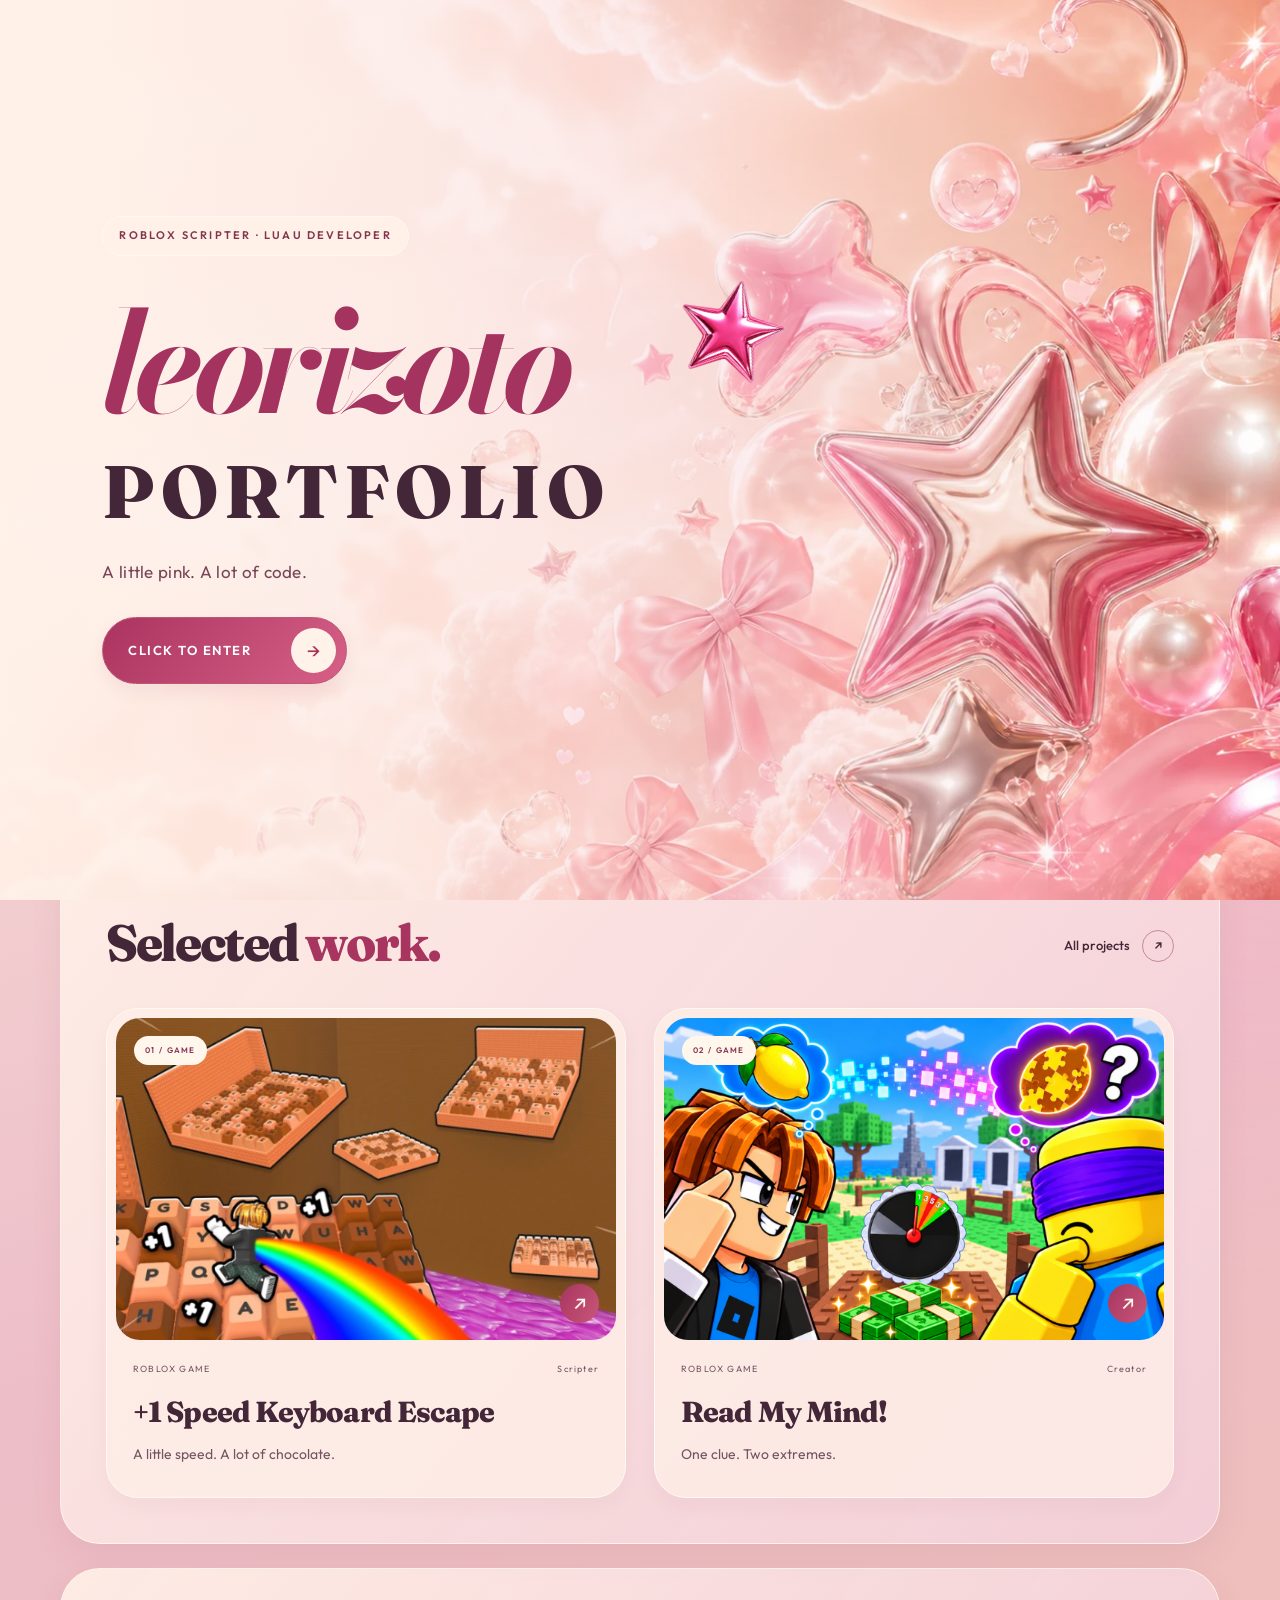
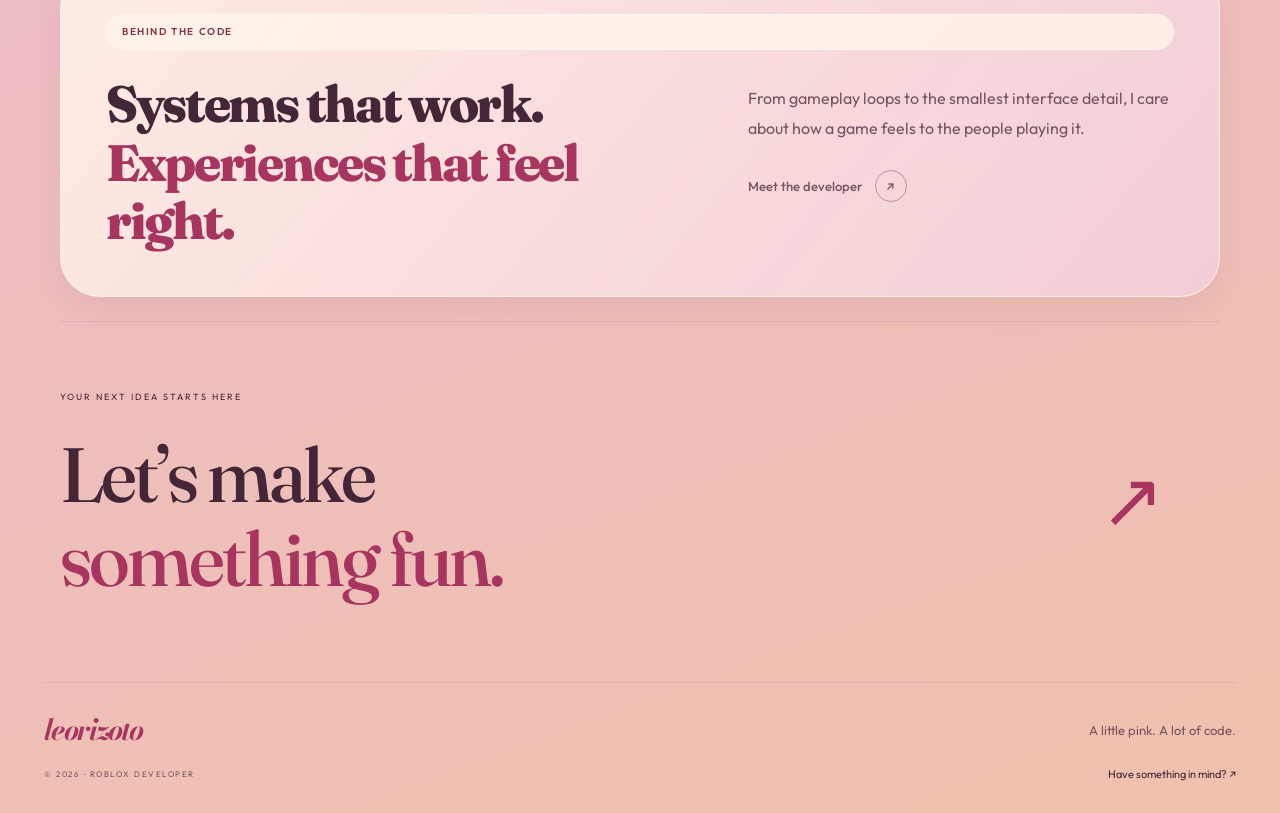
==== index.html @ 052fc536 "Restore original opening animation and expressive pink visual identity" ====
<!doctype html><html lang="en"><head><meta charset="utf-8"><meta name="viewport" content="width=device-width,initial-scale=1"><title>Roblox developer — leorizoto</title><meta name="description" content="leorizoto — Roblox developer. Explore games, Luau scripting, gameplay systems and interfaces."><meta name="theme-color" content="#f8eee6"><link rel="icon" href="favicon.jpg"><link rel="preconnect" href="https://fonts.googleapis.com"><link rel="preconnect" href="https://fonts.gstatic.com" crossorigin><link href="https://fonts.googleapis.com/css2?family=Bodoni+Moda:ital,wght@1,700&family=Fraunces:wght@500;600;700;800&family=Outfit:wght@400;500;600;700&display=swap" rel="stylesheet"><link rel="stylesheet" href="styles.css?v=pages-1"><script src="script.js?v=heritage-1" defer></script><script src="analytics.js?v=pages-1" defer></script><link rel="stylesheet" href="heritage.css?v=1"></head><body><div class="enter-screen" id="enter-screen" role="dialog" aria-modal="true" aria-label="Welcome to leorizoto’s portfolio">
<div class="entrance-panel entrance-left" aria-hidden="true"></div>
<div class="entrance-panel entrance-right" aria-hidden="true"></div>
<div class="enter-cloud">
<img class="enter-sticker" src="star.webp" alt="" decoding="async" width="516" height="473"/>
<span class="entrance-kicker">ROBLOX SCRIPTER · LUAU DEVELOPER</span>
<strong class="entrance-signature">leorizoto</strong>
<span class="entrance-title">PORTFOLIO</span>
<p class="entrance-caption">A little pink. A lot of code.</p>
<button id="enter-button" type="button">
<b>CLICK TO ENTER</b>
<i>→</i>
</button>
</div>
</div>
<a class="skip-link" href="#main">Skip to content</a><header class="site-header"><nav aria-label="Main navigation"><a class="brand" href="index.html" aria-label="leorizoto home">leorizoto<span class="brand-star" aria-hidden="true">✳</span></a><div class="navlinks"><a href="index.html" aria-current="page">Home</a><a href="projects.html" >Projects</a><a href="about.html" >About</a></div><a class="contact-link" href="contact.html" >Let’s talk <span>↗</span></a></nav></header><main id="main"><section class="hero" id="top">
<div class="eyebrow">
<i>
</i> AVAILABLE FOR COMMISSION</div>
<h1>
<span>GAME</span>
<br/>SCRIPTER.</h1>
<p>I’m leorizoto, a Roblox scripter focused on <strong>Luau</strong>, gameplay systems and experiences players want to return to.</p>
<div class="actions">
<a class="primary" href="projects.html">Explore my work <b>↓</b>
</a>
<a class="play" href="about.html">
<i>▶</i> About me</a>
</div>
<div class="profile-cluster">
<img class="portrait-scene" src="dreamscape.webp" alt="" width="1717" height="916" decoding="async"/>
<span class="portrait-label">PLAYER / DEVELOPER</span>
<div class="profile-halo">
</div>
<img src="avatar.jpg" alt="leorizoto" decoding="async" width="736" height="736"/>
<span class="quality q1">CLEAN CODE</span>
<span class="quality q2">CREATIVE</span>
<span class="quality q3">TEAM PLAYER</span>
<span class="quality q4">LUAU</span>
</div>
</section><section class="selected wrap"><div class="section-heading"><div><p class="eyebrow">A FEW THINGS I’VE WORKED ON</p><h2>Selected <em>work.</em></h2></div><a class="text-link" href="projects.html">All projects <span>↗</span></a></div><div class="project-grid"><a class="project-card " href="keyboard-escape.html" data-project="keyboard-escape" data-category="Game"><div class="card-art"><img src="keyboard-escape.png" alt="Players racing across giant chocolate keyboards" width="768" height="432" loading="lazy" decoding="async"><span class="card-number">01 / GAME</span><span class="card-arrow" aria-hidden="true">↗</span></div><div class="card-copy"><div class="card-meta"><span>ROBLOX GAME</span><span>Scripter</span></div><h3>+1 Speed Keyboard Escape</h3><p>A little speed. A lot of chocolate.</p></div></a><a class="project-card " href="read-my-mind.html" data-project="read-my-mind" data-category="Game"><div class="card-art"><img src="read-my-mind.png" alt="Two Roblox characters trying to read each other’s minds" width="768" height="432" loading="lazy" decoding="async"><span class="card-number">02 / GAME</span><span class="card-arrow" aria-hidden="true">↗</span></div><div class="card-copy"><div class="card-meta"><span>ROBLOX GAME</span><span>Creator</span></div><h3>Read My Mind!</h3><p>One clue. Two extremes.</p></div></a></div></section><section class="home-about wrap"><p class="eyebrow">BEHIND THE CODE</p><h2>Systems that work.<br><em>Experiences that feel right.</em></h2><div><p>From gameplay loops to the smallest interface detail, I care about how a game feels to the people playing it.</p><a class="text-link" href="about.html">Meet the developer <span>↗</span></a></div></section><section class="end-note wrap"><span>YOUR NEXT IDEA STARTS HERE</span><a href="contact.html">Let’s make<br><em>something fun.</em> <b>↗</b></a></section></main><footer><a class="brand" href="index.html">leorizoto</a><p>A little pink. A lot of code.</p><span>© 2026 · ROBLOX DEVELOPER</span><a href="contact.html">Have something in mind? ↗</a></footer><p class="copy-status" id="copy-status" role="status" aria-live="polite" hidden></p></body></html>
---- styles.css ----
:root{--paper:#f8eee6;--ink:#402537;--rose:#ab466b;--muted:#876d76;--line:#dfc9c9;--pink:#edb9ca;--serif:Fraunces,Georgia,serif;--sans:Outfit,sans-serif}*{box-sizing:border-box}html{scroll-behavior:smooth;scroll-padding-top:110px}body{margin:0;background:var(--paper);color:var(--ink);font-family:var(--sans);-webkit-font-smoothing:antialiased}a{color:inherit;text-decoration:none}button{font:inherit;color:inherit}img{display:block;max-width:100%;height:auto}button,a{-webkit-tap-highlight-color:transparent}button{cursor:pointer}[hidden]{display:none!important}::selection{background:#edb9ca;color:var(--ink)}:focus-visible{outline:2px solid var(--rose);outline-offset:5px}h1,h2,h3,p{margin:0}h1,h2,h3{font-family:var(--serif);font-weight:500}em{color:var(--rose);font-style:italic}h1{font-size:clamp(58px,6.8vw,100px);line-height:1.05;letter-spacing:-5px}h2{font-size:clamp(34px,4vw,58px);line-height:1.15;letter-spacing:-2px}.wrap{width:min(1160px,calc(100% - 88px));margin-inline:auto}.eyebrow{font-size:10px;font-weight:600;letter-spacing:1.9px;line-height:1.6}.status-dot{display:inline-block;width:6px;height:6px;border-radius:50%;background:#748a66;margin-right:8px;vertical-align:middle}.intro{font-size:18px;line-height:1.8;color:var(--muted);max-width:480px}.site-header{position:sticky;top:0;z-index:40;background:#f8eee6f5;border-bottom:1px solid var(--line)}nav{width:min(1280px,calc(100% - 88px));margin:auto;display:flex;align-items:center;justify-content:space-between;height:94px;gap:24px}.brand{font:italic 700 34px/1 'Bodoni Moda',serif;color:var(--rose);letter-spacing:-1.7px;white-space:nowrap}.brand-star{font:25px var(--sans);margin-left:8px;display:inline-block;vertical-align:middle}.navlinks{display:flex;gap:32px;font-size:13px}.navlinks a{position:relative;padding:15px 0}.navlinks a[aria-current]:after{content:'';height:4px;width:4px;border-radius:50%;background:var(--rose);position:absolute;bottom:4px;left:50%}.contact-link{font-size:12px;border:1px solid #c4a7b0;padding:12px 19px;border-radius:50px}.contact-link span{margin-left:24px}.contact-link:hover,.contact-link[aria-current]{background:var(--ink);color:var(--paper);border-color:var(--ink)}.skip-link{position:fixed;left:15px;top:-100px;z-index:100;background:var(--paper);padding:15px}.skip-link:focus{top:10px}.button{display:inline-flex;align-items:center;justify-content:space-between;gap:35px;padding:17px 24px;border:1px solid var(--rose);background:var(--rose);color:#fff7ef;border-radius:40px;font-size:13px;font-weight:500;transition:background .2s,transform .2s}.button:hover{background:#84344f;transform:translateY(-2px)}.button span{font-size:19px}.text-link{font-size:13px;display:inline-flex;align-items:center;gap:24px;border-bottom:1px solid var(--line);padding:11px 0}.text-link:hover{color:var(--rose);border-color:var(--rose)}.actions{display:flex;align-items:center;gap:28px;margin-top:34px}.home-hero{min-height:700px;display:grid;grid-template-columns:1.15fr 1fr;gap:60px;align-items:center;padding-block:70px 85px}.hero-copy h1{margin:25px 0 28px;font-size:clamp(58px,6.4vw,93px);letter-spacing:-4.5px}.hero-note{display:flex;gap:22px;font-size:8px;letter-spacing:1.5px;color:var(--muted);margin-top:55px}.hero-visual{position:relative;padding:10px 24px 25px}.portrait-window{position:relative;border-radius:230px 230px 35px 35px;overflow:hidden;aspect-ratio:0.85;background:#efc6d3;border:7px solid #f3d9d8}.scene{width:100%;height:100%;object-fit:cover;object-position:65% center}.avatar{position:absolute;width:47%;aspect-ratio:1;border-radius:50%;border:6px solid var(--paper);left:27%;top:35%;object-fit:cover}.portrait-caption{position:absolute;bottom:20px;text-align:center;left:0;width:100%;font-size:7px;letter-spacing:1.5px}.hero-star{position:absolute;width:108px;right:-5px;top:-12px;transform:rotate(10deg);filter:drop-shadow(0 5px 12px #8e42631c)}.note{position:absolute;background:#fff7ee;padding:12px 18px;box-shadow:0 4px 15px #7137500c;font:italic 500 16px var(--serif);color:var(--rose)}.note-top{left:-12px;top:23%;transform:rotate(-8deg)}.note-bottom{right:-5px;bottom:11%;transform:rotate(5deg)}.selected{padding-block:40px 85px;border-top:1px solid var(--line)}.section-heading{display:flex;justify-content:space-between;align-items:end;gap:30px;margin-bottom:35px}.section-heading .eyebrow{margin-bottom:15px}.section-heading>p{font-size:14px;color:var(--muted);line-height:1.7}.project-grid{display:grid;grid-template-columns:1fr 1fr;gap:50px 28px}.project-card{display:block;min-width:0}.card-art{aspect-ratio:1.55;position:relative;overflow:hidden;border-radius:16px;background:#edc4d0}.card-art>img{height:100%;width:100%;object-fit:cover;transition:transform .4s}.project-card:hover .card-art>img{transform:scale(1.035)}.card-number{position:absolute;top:18px;left:18px;background:#fff6ec;padding:8px 11px;border-radius:30px;font-size:8px;letter-spacing:1.3px}.card-arrow{position:absolute;bottom:17px;right:17px;display:grid;place-items:center;width:39px;height:39px;border-radius:50%;background:var(--paper);font-size:21px;transition:background .2s,color .2s}.project-card:hover .card-arrow{background:var(--rose);color:white}.card-copy{padding:20px 2px 0}.card-meta{display:flex;justify-content:space-between;font-size:9px;letter-spacing:1.2px;color:var(--muted)}.card-copy h3{font-size:29px;letter-spacing:-.9px;margin:12px 0 8px}.card-copy p{font-size:14px;color:var(--muted)}.showcase-card .card-art{background:radial-gradient(ellipse at 50% 35%,#fff0e5,transparent 65%),#eac1cf}.showcase-card .card-art>img{width:45%;height:65%;object-fit:contain;position:absolute;inset:18% 27.5%}.home-about{border-top:1px solid var(--line);padding-block:70px;display:grid;grid-template-columns:1.4fr 1fr;gap:25px 80px}.home-about>.eyebrow{grid-column:1/-1}.home-about>div{font-size:16px;color:var(--muted);line-height:1.9;padding-top:8px}.home-about .text-link{margin-top:16px}.end-note{padding:60px 0 80px;border-top:1px solid var(--line)}.end-note>span{font-size:9px;letter-spacing:2px}.end-note>a{display:block;margin-top:25px;font:500 clamp(45px,6vw,82px)/1.1 var(--serif);letter-spacing:-3px;position:relative}.end-note b{position:absolute;right:5%;top:15%;font-weight:400;color:var(--rose)}footer{border-top:1px solid var(--line);width:min(1280px,calc(100% - 88px));margin:0 auto;display:grid;grid-template-columns:1fr 1fr;gap:18px;align-items:center;padding:35px 0}footer .brand{font-size:29px}footer p{font-size:13px;text-align:right;color:var(--muted)}footer>span{font-size:8px;letter-spacing:1.5px;color:var(--muted)}footer>a:last-child{text-align:right;font-size:11px}.page-heading{padding-block:65px 45px}.page-heading h1{margin:20px 0 25px;max-width:800px}.page-heading>p:last-child{font-size:17px;color:var(--muted);line-height:1.7;max-width:430px}.collection-toolbar{display:flex;justify-content:space-between;align-items:center;gap:20px;margin:12px 0 35px;padding-block:16px;border-top:1px solid var(--line);border-bottom:1px solid var(--line)}.collection-toolbar>p{font-size:11px;color:var(--muted)}.filters{display:flex;gap:8px;flex-wrap:wrap}.filters button{border:0;background:transparent;padding:11px 17px;border-radius:25px;font-size:12px}.filters button[aria-pressed=true]{background:var(--ink);color:var(--paper)}.filters span{font-size:9px;margin-left:15px;opacity:.65}.collection{padding-bottom:70px}.small-cta{padding:45px 0 65px;border-top:1px solid var(--line);display:flex;justify-content:space-between;gap:25px;align-items:center}.small-cta h2{font-size:35px}.project-heading{padding-top:40px}.back-link{font-size:11px;color:var(--muted)}.project-title{display:flex;justify-content:space-between;align-items:end;gap:35px;padding:40px 0 35px}.project-title h1{font-size:clamp(40px,5.3vw,76px);letter-spacing:-3px;max-width:780px;margin-top:18px}.project-title .button{flex-shrink:0}.project-cover{background:#ebc7ce;border-radius:18px;overflow:hidden}.project-cover>img{width:100%;height:auto;max-height:650px;object-fit:contain}.project-cover.illustrated{height:400px;position:relative;display:grid;place-items:center;background:radial-gradient(ellipse,#fff0e6,#edc1d0)}.project-cover.illustrated img{height:70%;width:60%;object-fit:contain}.project-cover.illustrated span{position:absolute;bottom:25px;font-size:9px;letter-spacing:3px;color:var(--rose)}.project-story{display:grid;grid-template-columns:1fr 1fr;gap:70px;padding-block:60px}.project-story h2{font-size:40px;margin-top:18px;max-width:400px}.project-story>div>p{color:var(--muted);line-height:1.9;font-size:17px}.tags{display:flex;flex-wrap:wrap;gap:8px;margin-top:25px}.tags span{font-size:10px;padding:8px 12px;border:1px solid var(--line);border-radius:20px;color:var(--rose)}.project-facts{display:flex;gap:65px;margin:35px 0 0}.project-facts dt{font-size:8px;letter-spacing:1.5px;color:var(--muted)}.project-facts dd{margin:8px 0 0;font-size:16px}.reach{padding-block:45px;border-top:1px solid var(--line)}.reach h2{margin-top:18px}.game-stats{display:grid;grid-template-columns:repeat(4,1fr);margin:35px 0 20px;gap:20px}.game-stats dd{font:500 clamp(28px,3.5vw,46px) var(--serif);letter-spacing:-1.5px;margin:0}.game-stats dt{font-size:8px;letter-spacing:1.2px;margin-top:9px;color:var(--muted)}.ccu-stat dd{color:var(--rose)}.stats-updated,.stats-sources{font-size:11px;line-height:1.8;color:var(--muted)}.stats-sources{margin-top:12px}.stats-sources summary{cursor:pointer}.stats-sources p{margin-top:12px}.stats-sources a{text-decoration:underline}.stats-stale .ccu-stat dd{color:var(--muted)}.next-project{border-top:1px solid var(--line);padding:40px 0 65px}.next-project>a{display:flex;justify-content:space-between;gap:20px;font:500 clamp(30px,4vw,50px) var(--serif);letter-spacing:-1px;margin-top:20px}.next-project span{color:var(--rose)}.about-intro{padding-block:65px;display:grid;grid-template-columns:1.4fr 1fr;align-items:center;gap:80px}.about-intro h1{margin:25px 0}.about-avatar{max-width:330px;transform:rotate(4deg);background:#e9b6c9;padding:16px 16px 50px;border-radius:5px;position:relative}.about-avatar>img{aspect-ratio:1;object-fit:cover}.about-avatar>span{position:absolute;bottom:20px;left:0;width:100%;text-align:center;font-size:8px;letter-spacing:1.7px}.about-story{border-top:1px solid var(--line);display:grid;grid-template-columns:.65fr 1.35fr;padding-block:60px;gap:70px}.about-story h2{margin-bottom:28px;font-size:43px}.about-story p:not(.eyebrow){font-size:16px;color:var(--muted);line-height:1.9;margin-top:15px;max-width:640px}.expertise{padding-block:35px 70px}.expertise-list article{border-top:1px solid var(--line);padding:28px 0;display:grid;grid-template-columns:45px 1fr 1.2fr 20px;gap:22px;align-items:center}.expertise-list article:last-child{border-bottom:1px solid var(--line)}.expertise-list article>span{font-size:10px;color:var(--rose)}.expertise-list h3{font-size:28px;letter-spacing:-.5px}.expertise-list p{font-size:14px;line-height:1.7;color:var(--muted)}.expertise-list b{font-weight:400;color:var(--rose)}.contact-page{padding-block:80px;min-height:calc(100vh - 250px);display:grid;grid-template-columns:1.2fr 1fr;gap:80px;align-items:center}.contact-page h1{font-size:clamp(48px,5.8vw,84px);letter-spacing:-3px;margin:25px 0}.contact-heart{width:130px;height:115px;object-fit:contain;margin:30px 0 0 40px;transform:rotate(-10deg)}.contact-panel{padding:40px 32px;background:#f0d8da;border-radius:20px}.contact-options{display:grid;gap:12px;margin-top:25px}.contact-card{position:relative;text-align:left;width:100%;padding:24px;border:1px solid #dfbdc9;background:#fff6ee;border-radius:12px;transition:background .2s}.contact-card:hover{background:#fffaf5}.contact-label{display:block;font-size:8px;letter-spacing:2px;color:var(--rose);margin-bottom:10px}.contact-value{display:block;font-size:clamp(16px,2vw,22px);font-weight:500;letter-spacing:-.4px}.contact-hint{display:block;font-size:10px;margin-top:15px;color:var(--muted)}.contact-card svg{position:absolute;right:23px;bottom:20px;color:var(--rose);width:18px;height:18px}.contact-note{margin-top:24px;font-size:12px;line-height:1.8;color:var(--muted)}.copy-status{position:fixed;bottom:22px;left:50%;transform:translateX(-50%);padding:14px 22px;border-radius:30px;background:var(--ink);color:var(--paper);font-size:12px;z-index:60;width:max-content;max-width:90%;box-shadow:0 5px 20px #40253718}.private-admin{position:fixed;bottom:16px;left:16px;z-index:100;display:flex;align-items:center;padding:5px;border:1px solid var(--line);border-radius:40px;background:var(--paper);box-shadow:0 3px 15px #4025370f}.private-admin a{font-size:10px;letter-spacing:1px;padding:9px 12px}.private-admin button{border:0;background:#efd8de;border-radius:50%;width:30px;height:30px;font-size:20px;color:var(--rose)}
@media(min-width:1500px){.home-hero{min-height:760px}}@media(max-width:1000px){.home-hero{gap:25px;min-height:620px}.hero-copy h1{font-size:64px;letter-spacing:-3px}.hero-visual{padding-inline:15px}.intro{font-size:16px}.note{font-size:13px}.hero-star{width:85px}.hero-note{gap:12px;font-size:7px}.contact-page{gap:35px}.project-title{align-items:start;flex-direction:column}.about-intro{gap:40px}.expertise-list article{grid-template-columns:25px 1fr 1fr 15px;gap:15px}.expertise-list h3{font-size:24px}}
@media(max-width:700px){.wrap{width:calc(100% - 40px)}nav{width:calc(100% - 40px);height:78px;gap:12px;flex-wrap:wrap;position:relative;padding-bottom:28px}.brand{font-size:28px}.brand-star{font-size:18px}.contact-link{padding:8px 13px;font-size:10px}.contact-link span{margin-left:14px}.navlinks{position:absolute;bottom:0;left:0;right:0;justify-content:center;gap:30px;font-size:10px}.navlinks a{padding:8px 0}.navlinks a[aria-current]:after{bottom:2px;width:3px;height:3px}.home-hero{grid-template-columns:1fr;padding-block:40px 45px;gap:25px}.hero-copy h1{font-size:clamp(48px,12vw,72px);letter-spacing:-3px;margin-block:20px}.eyebrow{font-size:8px;letter-spacing:1.3px}.intro{font-size:16px;line-height:1.7}.actions{gap:20px;margin-top:26px}.button{font-size:11px;padding:14px 19px;gap:25px}.text-link{font-size:11px;gap:12px}.hero-note{margin-top:30px;font-size:7px;gap:20px}.hero-visual{max-width:330px;width:85%;margin:5px auto 0;padding-bottom:15px}.portrait-window{aspect-ratio:1}.hero-star{width:78px;right:-10px;top:-3px}.note-top{left:-20px}.note-bottom{right:-18px}.portrait-caption{font-size:6px;bottom:15px}.selected{padding-block:30px 45px}.section-heading{gap:15px;margin-bottom:25px}.section-heading h2{font-size:35px}.project-grid{grid-template-columns:1fr;gap:32px}.card-art{aspect-ratio:1.5}.card-copy h3{font-size:26px}.card-copy{padding-top:16px}.card-meta{font-size:8px}.card-copy p{font-size:12px}.home-about{grid-template-columns:1fr;gap:20px;padding-block:38px}.home-about h2{font-size:33px;letter-spacing:-1.3px}.home-about>div{font-size:15px}.end-note{padding-block:35px 45px}.end-note>span{font-size:7px}.end-note>a{font-size:45px;letter-spacing:-2px}.end-note b{right:0}footer{width:calc(100% - 40px);padding-block:28px;gap:18px 10px}footer p{font-size:10px}footer>span{font-size:6px;letter-spacing:.8px}footer>a:last-child{font-size:9px}footer .brand{font-size:25px}.page-heading{padding-block:40px 25px}.page-heading h1{font-size:60px;letter-spacing:-3px}.page-heading>p:last-child{font-size:15px}.collection-toolbar{gap:7px;margin-bottom:25px}.filters{gap:0}.filters button{font-size:10px;padding:9px 10px}.filters span{font-size:8px;margin-left:7px}.collection-toolbar>p{font-size:9px;white-space:nowrap}.collection{padding-bottom:45px}.small-cta{padding-block:30px 40px;align-items:start}.small-cta h2{font-size:27px;max-width:200px}.small-cta .button{flex-shrink:0;padding:12px 15px;gap:18px}.project-heading{padding-top:25px}.project-title{padding-block:25px;gap:20px}.project-title h1{font-size:45px;letter-spacing:-2px}.project-cover{border-radius:12px}.project-cover.illustrated{height:260px}.project-story{grid-template-columns:1fr;padding-block:32px;gap:22px}.project-story h2{font-size:32px;margin-top:12px}.project-story>div>p{font-size:15px}.project-facts{margin-top:25px}.reach{padding-block:30px}.reach h2{font-size:35px}.game-stats{grid-template-columns:1fr 1fr;gap:25px}.game-stats dd{font-size:36px}.game-stats dt{font-size:7px}.stats-sources,.stats-updated{font-size:10px}.next-project{padding-block:30px 40px}.next-project>a{font-size:29px}.about-intro{padding-block:40px;grid-template-columns:1fr;gap:30px}.about-intro h1{font-size:64px;letter-spacing:-3px}.about-avatar{width:230px;margin:0 auto;padding-bottom:40px}.about-avatar>span{font-size:6px;bottom:16px}.about-story{grid-template-columns:1fr;gap:20px;padding-block:35px}.about-story h2{font-size:34px}.about-story p:not(.eyebrow){font-size:15px}.expertise{padding-block:20px 40px}.expertise-list article{grid-template-columns:25px 1fr 15px;gap:12px;padding-block:22px}.expertise-list h3{font-size:25px}.expertise-list p{grid-column:2;grid-row:2;font-size:13px}.expertise-list b{grid-column:3;grid-row:1}.contact-page{padding-block:40px;grid-template-columns:1fr;gap:25px;min-height:0}.contact-page h1{font-size:clamp(44px,12vw,62px);letter-spacing:-2.5px}.contact-heart{display:none}.contact-panel{padding:28px 20px}.contact-card{padding:22px}.contact-value{font-size:20px}.contact-note{font-size:11px}}
@media(prefers-reduced-motion:reduce){html{scroll-behavior:auto}*,*:before,*:after{transition:none!important;animation:none!important}}
---- heritage.css ----
:root{--ink:#432637;--muted:#745463;--rose:#a73560;--line:#fff4eb;--radius:32px;--shadow:0 12px 32px #7e324e14;color-scheme:light;font-family:Outfit,Arial,sans-serif;color:var(--ink);background:#f5d8d2}
body{margin:0;background:radial-gradient(ellipse at 100% 4%,#f4b3c4,transparent 36%),linear-gradient(160deg,#fae8dc,#edbdc8 50%,#f0c1ac);font-size:16px;line-height:1.6}
nav{position:sticky;top:16px;z-index:20;display:flex;align-items:center;justify-content:space-between;gap:24px;width:min(1160px,calc(100% - 48px));min-height:76px;margin:20px auto 0;padding:12px 16px 12px 28px;border:1px solid var(--line);border-radius:100px;background:#fbe9e2;box-shadow:var(--shadow)}
.brand{font:700 italic 34px/1.2 'Bodoni Moda',Georgia,serif;letter-spacing:-1.7px;color:var(--rose)}
.navlinks{display:flex;gap:6px;font-weight:500;font-size:14px}
.navlinks a{padding:10px 16px;border-radius:100px;transition:background .18s,color .18s}
.navlinks a:hover{background:#efd0d9;color:var(--rose)}
.hero{position:relative;isolation:isolate;width:min(1340px,100%);margin:auto;min-height:680px;padding:104px max(6vw,28px) 100px;overflow:hidden}
.hero-art{position:absolute;z-index:-1;right:-12%;top:0;width:77%;height:100%;object-fit:cover;opacity:.35;mask-image:linear-gradient(90deg,transparent,#000 45%)}
.hero h1{font-size:clamp(66px,7.2vw,104px);font-weight:800;line-height:.99;margin:26px 0 24px}
.hero h1 span{color:var(--rose)}
.hero>p{max-width:460px;font-size:18px;color:var(--muted);line-height:1.75}
.hero strong{color:var(--ink)}
.actions{display:flex;gap:24px;align-items:center;margin-top:30px;flex-wrap:wrap}
.play{display:inline-flex;align-items:center;gap:10px;font-size:14px;font-weight:500}
.play i{display:grid;place-items:center;width:38px;height:38px;border:1px solid #c58b9f;border-radius:50%;font:normal 10px Arial}
.profile-cluster{position:absolute;right:6%;top:190px;width:360px;height:310px;display:grid;place-items:center}
.profile-halo{position:absolute;inset:30px 20px;background:linear-gradient(145deg,#fff2e9ab,#e59db4a8);border:1px solid #fff4eacb;border-radius:48% 52% 46% 54%;transform:rotate(-9deg)}
.profile-cluster>img{position:relative;width:180px;height:180px;border:6px solid #fff3e9;border-radius:50%;object-fit:cover;box-shadow:0 14px 32px #983e5b24;transform:rotate(3deg)}
.quality{position:absolute;z-index:1;background:#fff1e9;border:1px solid #fff9f0;border-radius:18px;padding:10px 14px;font-size:11px;letter-spacing:.7px;font-weight:600;color:#8e3e59;box-shadow:0 8px 18px #9634540d}
.q1{top:30px;left:0;transform:rotate(-5deg)}
.q2{right:-3px;top:62px;transform:rotate(4deg)}
.q3{bottom:34px;left:0;transform:rotate(3deg)}
.q4{right:24px;bottom:15px;transform:rotate(-5deg);background:#b3446a;color:white;border-color:#d788a0}
.entrance-active{overflow:hidden}
.enter-screen{position:fixed;inset:0;z-index:100;isolation:isolate;display:grid;align-items:center;background:#f6d9d1;overflow:auto;padding:44px 8vw;transition:opacity .35s ease}
.enter-screen[hidden]{display:none}
.enter-screen.leaving{opacity:0;pointer-events:none}
.enter-art{position:absolute;inset:0;z-index:-2;width:100%;height:100%;object-fit:cover;object-position:65% center}
.enter-screen:before{content:'';position:absolute;inset:0;z-index:-1;background:linear-gradient(90deg,#f9e7dcd9,transparent 85%);pointer-events:none}
.enter-cloud{position:relative;max-width:580px;padding:52px 48px;border:1px solid #fff8ef;border-radius:48px;background:#fff0e7ef;box-shadow:0 18px 48px #83374f18;transform:rotate(-1deg)}
.enter-cloud>span{font-size:11px;font-weight:600;color:#95405e;letter-spacing:2.4px}
.enter-cloud>strong{display:block;font:800 clamp(50px,6vw,82px)/1.08 Fraunces,Georgia,serif;letter-spacing:-.035em;margin:30px 0}
.enter-cloud em{color:#b33868;font-style:normal}
.enter-sticker{position:absolute;right:-32px;top:-40px;width:104px;height:104px;object-fit:contain;transform:rotate(12deg)}
#enter-button{display:inline-flex;align-items:center;gap:25px;padding:9px 9px 9px 23px;border:1px solid #c74a77;border-radius:100px;background:linear-gradient(130deg,#aa345f,#d66086);color:white;font-size:13px;letter-spacing:.6px;transition:transform .2s}
#enter-button:hover{transform:translateY(-3px)}
#enter-button i{display:grid;place-items:center;width:40px;height:40px;background:#fff2e8;border-radius:50%;color:#a8335b;font-style:normal;font-size:20px}
.enter-sparkles{display:none}
@media(min-width:1500px){.hero{padding-inline:80px}
.hero-art{right:-5%}
.profile-cluster{right:100px}
}
@media(max-width:1020px){.hero{padding-top:80px;min-height:630px}
.hero h1{font-size:76px}
.hero>p{max-width:400px}
.profile-cluster{right:2%;width:280px;top:210px}
.profile-cluster>img{width:145px;height:145px}
.quality{font-size:9px;padding:8px 11px}
.navlinks a{padding-inline:10px}
}
@media(max-width:760px){nav{width:calc(100% - 24px);top:10px;display:grid;grid-template-columns:1fr auto;gap:10px;padding:13px 16px;border-radius:26px;margin-top:12px}
.brand{font-size:30px}
.navlinks{grid-column:1/-1;grid-row:2;display:flex;justify-content:center;gap:12px;border-top:1px solid #ebcad5;padding-top:7px}
.navlinks a{padding:5px 15px;font-size:13px}
.hero{padding:56px 28px 40px;min-height:0}
.hero h1{font-size:clamp(54px,11vw,80px)}
.hero>p{max-width:500px;font-size:17px}
.hero-art{width:100%;right:-35%;height:70%;opacity:.25}
.profile-cluster{position:relative;top:auto;right:auto;width:310px;max-width:100%;height:260px;margin:30px auto 0}
.profile-cluster>img{width:156px;height:156px}
.quality{font-size:10px}
.profile-halo{inset:15px}
.enter-screen{padding:34px 24px;place-items:center}
.enter-cloud{max-width:520px;width:100%;padding:40px 28px;border-radius:34px}
.enter-cloud>strong{font-size:clamp(42px,9.4vw,64px);margin-block:26px}
.enter-cloud>span{font-size:10px;letter-spacing:1.5px}
.enter-sticker{width:80px;height:80px;right:-18px;top:-40px}
.enter-art{object-position:68% center}
.enter-screen:before{background:#f7dfd759}
}
.hero{min-height:690px;padding-top:100px;padding-bottom:90px}
.hero h1{font-size:clamp(64px,7.6vw,108px);letter-spacing:-.065em;line-height:1.03}
.profile-cluster{top:118px;right:7%;width:360px;height:425px;border:1px solid #fff8f0;border-radius:190px 190px 110px 110px;background:#f5d5da;box-shadow:0 12px 24px #8b3b5312;transform:rotate(4deg);isolation:isolate}
.profile-cluster:after{content:'';position:absolute;inset:12px;border:1px solid #fff9f0a6;border-radius:inherit;pointer-events:none;z-index:0}
.profile-cluster>.portrait-scene{position:absolute;inset:0;width:100%;height:100%;object-fit:cover;object-position:80% center;opacity:.78;border:0;border-radius:inherit;transform:none;box-shadow:none;z-index:-1}
.profile-cluster>img:not(.portrait-scene){width:178px;height:178px;transform:rotate(-8deg);box-shadow:0 12px 24px #8f355525}
.profile-halo{display:none}
.portrait-label{position:absolute;bottom:32px;font-size:10px;letter-spacing:2px;font-weight:600;color:#8b3e59}
.quality{border-radius:12px;background:#fff2eb;padding:11px 15px;font-size:10px;letter-spacing:1px}
.q1{top:85px;left:-24px}
.q2{right:-30px;top:135px}
.q3{left:-30px;bottom:90px}
.q4{right:4px;bottom:68px;background:#af3b65}
.navlinks{font-size:13px}
.navlinks a{padding-inline:13px}
.enter-screen{padding:50px 8vw;background:transparent;transition:none;overflow:hidden}
.enter-screen:before{display:none}
.entrance-panel{position:absolute;top:0;bottom:0;width:50.05%;z-index:-1;background-color:#f3d8d1;background-image:linear-gradient(90deg,#fff1e8e6,#f9dce078 52%,#ebadc600),url('dreamscape.webp');background-size:200% 100%,auto 100%;background-repeat:no-repeat;transition:transform 1s cubic-bezier(.76,0,.24,1)}
.entrance-left{left:0;background-position:left center,right center}
.entrance-right{right:0;background-position:right center,right center}
.enter-cloud{width:min(720px,100%);max-width:none;min-height:0;padding:0;border:0;border-radius:0;background:transparent;box-shadow:none;transform:none;transition:transform .55s ease,opacity .4s ease}
.enter-cloud>.entrance-kicker{display:inline-flex;font:600 11px/1.6 Outfit,sans-serif;letter-spacing:2.2px;color:#81354f;background:#fff3e9d9;border:1px solid #fff8f2;border-radius:100px;padding:10px 16px}
.enter-cloud>.entrance-signature{font:700 italic clamp(86px,11vw,168px)/1.15 'Bodoni Moda',Georgia,serif;letter-spacing:-.075em;color:#a43360;margin:26px 0 0;text-shadow:0 1px #fff2e9}
.enter-cloud>.entrance-title{display:block;font-family:var(--display-font,Fraunces),Georgia,serif;font-size:clamp(35px,5.8vw,82px);font-weight:800;letter-spacing:.08em;line-height:1.3;color:#432637;margin:0 0 18px}
.entrance-caption{font-size:17px;letter-spacing:.3px;color:#774557;margin:0 0 32px}
.enter-sticker{top:60px;right:38px;width:105px;height:105px;transform:rotate(13deg)}
#enter-button{font-size:13px;padding:10px 10px 10px 25px;gap:40px;border-color:#c05677;box-shadow:0 8px 16px #9d315b14}
#enter-button b{font-weight:600;letter-spacing:1.5px}
#enter-button i{width:45px;height:45px}
.enter-screen.leaving{opacity:1;pointer-events:none}
.leaving .entrance-left{transform:translateX(-101%)}
.leaving .entrance-right{transform:translateX(101%)}
.leaving .enter-cloud{transform:translateY(-35px);opacity:0}
.revealing-portfolio .hero{animation:welcome-reveal .85s .15s both cubic-bezier(.2,.7,.2,1)}
@keyframes welcome-reveal{from{opacity:0;transform:translateY(22px)}to{opacity:1;transform:none}}
@media(min-width:1500px){.profile-cluster{right:105px}
}
@media(max-width:1050px){.hero h1{font-size:76px}
.profile-cluster{width:280px;height:360px;top:170px;right:5%}
.profile-cluster>img:not(.portrait-scene){width:150px;height:150px}
.q1{left:-14px;top:50px}
.q2{right:-18px;top:100px}
.q3{left:-18px;bottom:70px}
.q4{bottom:45px}
}
@media(max-width:760px){.hero{padding:55px 28px 45px;min-height:0}
.hero h1{font-size:clamp(54px,11vw,80px)}
.profile-cluster{position:relative;top:auto;right:auto;width:270px;height:330px;max-width:calc(100% - 30px);margin:45px auto 16px}
.profile-cluster>img:not(.portrait-scene){width:145px;height:145px}
.portrait-label{font-size:8px;bottom:26px}
.quality{padding:8px 10px;font-size:8px}
.q1{top:44px;left:-17px}
.q2{right:-22px;top:94px}
.q3{bottom:68px;left:-22px}
.q4{bottom:45px;right:-2px}
.navlinks{gap:0;justify-content:space-between}
.navlinks a{padding:5px 8px;font-size:12px}
.enter-screen{padding:48px 28px;align-items:center;justify-items:start}
.enter-cloud{max-width:100%;padding:0;background:transparent;transform:none}
.enter-cloud>.entrance-signature{font-size:clamp(69px,17vw,112px);line-height:1.22;margin-top:30px;letter-spacing:-.07em}
.enter-cloud>.entrance-title{font-size:clamp(29px,7.2vw,50px);letter-spacing:.07em}
.enter-cloud>.entrance-kicker{font-size:8px;letter-spacing:1.3px;padding:8px 11px}
.entrance-caption{font-size:14px;max-width:80%;margin-bottom:28px}
.enter-sticker{width:74px;height:74px;right:5px;top:-68px}
.entrance-panel{background-image:linear-gradient(180deg,#fff0e4bd,#f6d6dfc4),url('dreamscape.webp');background-size:200% 100%,auto 100%}
.entrance-left{background-position:left center,65% center}
.entrance-right{background-position:right center,85% center}
#enter-button{font-size:11px;gap:25px;padding-left:20px}
#enter-button i{width:38px;height:38px}
}
@media(prefers-reduced-motion:reduce){.revealing-portfolio .hero{animation:none}
.entrance-panel,.enter-cloud{transition:none}
}
.entrance-panel{overflow:hidden;background:none}
.entrance-panel:before{content:'';position:absolute;top:0;bottom:0;width:100vw;background:linear-gradient(90deg,#fff1e8ed,#f9dce08a 53%,#ebadc600),url('dreamscape.webp') center/cover no-repeat}
.entrance-left:before{left:0}
.entrance-right:before{right:0}
@media(max-width:760px){.entrance-panel:before{background-image:linear-gradient(180deg,#fff0e4c9,#f6d6dfc9),url('dreamscape.webp');background-position:center,68% center}
}
.hero{scroll-margin-top:130px}
.contact-card{position:relative;display:flex;flex-direction:column;align-items:flex-start;gap:10px;min-width:0;width:100%;padding:25px 54px 24px 25px;border:1px solid #b53e66;border-radius:24px;background:linear-gradient(120deg,#a73560,#c95779);color:#fff8f3;box-shadow:inset 0 1px 0 #ffffff30,0 8px 20px #9d315b22;cursor:pointer;transition:transform .2s,background .2s,border-color .2s}
.contact-card:hover{transform:translateY(-3px);border-color:#a73560;background:linear-gradient(120deg,#b33c69,#d46585)}
.contact-label{font-size:10px;letter-spacing:2px;font-weight:600}
.contact-value{font-size:clamp(15px,1.6vw,20px);font-weight:600;letter-spacing:-.3px;overflow-wrap:anywhere}
.contact-hint{font-size:11px;color:#ffe4ee}
.contact-card svg{position:absolute;right:22px;top:50%;transform:translateY(-50%);opacity:.65}
.contact-card.copied{background:linear-gradient(120deg,#942c55,#b54870);border-color:#f4b6cd}
.contact-card.copied .contact-hint{color:#fff8f3}
@media(max-width:600px){.contact-card{padding:21px 55px 21px 22px}
.contact-value{font-size:18px}
}

/* Apply the original visual language to the separated pages. */
.site-header{background:transparent;border:0;padding-top:1px;top:0}.site-header nav{position:relative;top:auto;height:auto;min-height:76px;margin:16px auto 0}.brand-star{display:none}.navlinks a[aria-current]{background:#efd0d9;color:var(--rose)}.navlinks a[aria-current]:after{display:none}
h1,h2,h3{font-weight:800;letter-spacing:-.045em}h1 em,h2 em,.end-note em{font-style:normal}.hero{width:min(1340px,100%)}.hero h1{line-height:1.03}.hero>.eyebrow{display:inline-flex}.eyebrow{display:inline-flex;gap:8px;background:#fff4eac9;border:1px solid #fff5ed;border-radius:100px;padding:9px 15px;color:#82334e;font-size:10px;letter-spacing:1.6px;font-weight:600}.status-dot{margin-right:0}.hero .profile-cluster>img:not(.portrait-scene){height:180px}.hero .portrait-scene{height:100%}
.button,.contact-link{border:1px solid #b53e66;border-radius:100px;background:linear-gradient(120deg,#a73560,#c95779);color:white;font-size:13px;font-weight:600;padding:10px 10px 10px 23px;box-shadow:0 6px 16px #9d315b18;display:inline-flex;align-items:center;gap:30px;transition:transform .2s}.button>span,.contact-link>span{display:grid;place-items:center;width:38px;height:38px;border-radius:50%;background:#fff2e8;color:#a8335b;font-size:18px;margin:0}.button:hover,.contact-link:hover{transform:translateY(-3px);background:linear-gradient(120deg,#b33c69,#d46585)}.text-link{border:0;gap:12px;font-weight:500}.text-link>span{display:grid;place-items:center;width:32px;height:32px;border:1px solid #c58b9f;border-radius:50%}
.selected,.collection,.home-about,.about-story,.expertise,.reach{position:relative;padding:45px;border:1px solid #fff5ecc9;border-radius:40px;background:linear-gradient(130deg,#fff0e7e8,#f3cfdae0);box-shadow:0 12px 32px #7e324e14;margin-block:24px}.section-heading h2{font-weight:800}.project-card{padding:9px;border:1px solid #fff8f0;border-radius:32px;background:#fff0e9bd;box-shadow:0 8px 20px #7e324e0b;transition:transform .22s}.project-card:hover{transform:translateY(-5px)}.card-art{border-radius:24px}.card-copy{padding:22px 17px}.card-copy h3{font-size:29px;font-weight:800}.card-number{font-weight:600;color:#8b3656}.card-arrow{background:linear-gradient(120deg,#a73560,#c95779);color:#fff7ed}.filters button[aria-pressed=true]{background:linear-gradient(120deg,#a73560,#c95779);color:white;box-shadow:0 4px 12px #9d315b18}.collection-toolbar{border-color:#d994ad66}.page-heading{padding-block:55px 20px}.project-title h1{font-weight:800}.project-cover{border:8px solid #fff0e7;border-radius:32px}.project-story{padding-inline:25px}.tags span{border-color:#d9a4b5;font-weight:500;color:#84415a}.small-cta,.next-project,.end-note{border-color:#d994ad66}.expertise-list article{background:#fff0e8a8;border:1px solid #fff4eb;border-radius:24px;padding:26px;margin:12px 0}.expertise-list h3{font-weight:700}.contact-panel{border:1px solid #fff5ec;background:linear-gradient(125deg,#f6dcd8,#edb6c5);border-radius:32px;box-shadow:0 12px 32px #7e324e14}.contact-label,.contact-value{color:#fff8f3;margin:0}.contact-card svg{bottom:auto}.contact-hint{margin:0}.contact-card{gap:10px}.contact-card:hover{background:linear-gradient(120deg,#b33c69,#d46585)}footer{display:grid;grid-template-columns:1fr 1fr;border-color:#d994ad66;padding-block:30px}.home-about{column-gap:45px}.about-avatar{border-radius:30px;background:linear-gradient(120deg,#efb8c9,#f6ddd4);border:1px solid #fff4eb;box-shadow:0 12px 32px #7e324e14}.about-avatar img{border-radius:20px}.copy-status{padding:14px 22px}.enter-screen{z-index:200}.entrance-active{overflow:hidden}.revealing-portfolio .hero{animation:welcome-reveal .85s .15s both cubic-bezier(.2,.7,.2,1)}
@media(max-width:1050px){.hero .profile-cluster>img:not(.portrait-scene){height:150px;width:150px}.hero .portrait-scene{height:100%}.selected,.collection,.home-about,.about-story,.expertise,.reach{padding:35px}}
@media(max-width:760px){.site-header nav{position:relative;display:grid;grid-template-columns:1fr auto;width:calc(100% - 24px);margin:12px auto 0;padding:13px 16px;border-radius:26px;gap:10px}.navlinks{position:static;grid-column:1/-1;grid-row:2;gap:12px;border-top:1px solid #ebcad5;padding-top:7px}.navlinks a{font-size:12px;padding:5px 15px}.contact-link{font-size:11px;padding:7px 7px 7px 15px;gap:15px}.contact-link>span{width:28px;height:28px;font-size:15px}.hero .profile-cluster>img:not(.portrait-scene){width:145px;height:145px}.hero .portrait-scene{width:100%;height:100%}.hero h1{font-size:clamp(54px,11vw,80px)}.selected,.collection,.home-about,.about-story,.expertise,.reach{width:calc(100% - 24px);padding:30px 20px;border-radius:30px}.hero{padding-top:45px}.section-heading h2{font-size:34px}.project-grid{gap:22px}.card-copy h3{font-size:26px}.eyebrow{font-size:8px;padding:8px 11px;letter-spacing:1.3px}.button{font-size:11px;padding:8px 8px 8px 18px;gap:18px}.button>span{width:32px;height:32px;font-size:16px}.small-cta .button{padding:8px 8px 8px 15px}.project-title h1{font-size:42px}.expertise-list article{padding:20px 16px}.expertise-list h3{font-size:23px}.contact-page{padding-top:40px}.contact-value{font-size:18px}.contact-label{font-size:9px}.contact-hint{font-size:10px}.contact-card{padding:22px 48px 22px 22px}.contact-card svg{right:20px}.home-about{gap:20px}.enter-sticker{height:74px}.enter-screen .enter-cloud .entrance-signature{display:block}footer{width:calc(100% - 40px);gap:16px 10px}.hero .actions{gap:20px}}
@media(prefers-reduced-motion:reduce){.revealing-portfolio .hero{animation:none}.entrance-panel,.enter-cloud{transition:none}}
.primary{display:inline-flex;align-items:center;justify-content:center;gap:24px;border:1px solid #b53e66;border-radius:100px;background:linear-gradient(120deg,#a73560,#c95779);color:white;font-size:14px;font-weight:600;line-height:1.4;padding:15px 23px;box-shadow:0 6px 16px #9d315b18;transition:transform .2s}.primary:hover{transform:translateY(-3px)}.primary:active{transform:translateY(0)}
@media(max-width:760px){.hero .primary{font-size:12px;padding:14px 19px}}
.contact-link[aria-current]{background:linear-gradient(120deg,#a73560,#c95779);border-color:#b53e66;color:white}
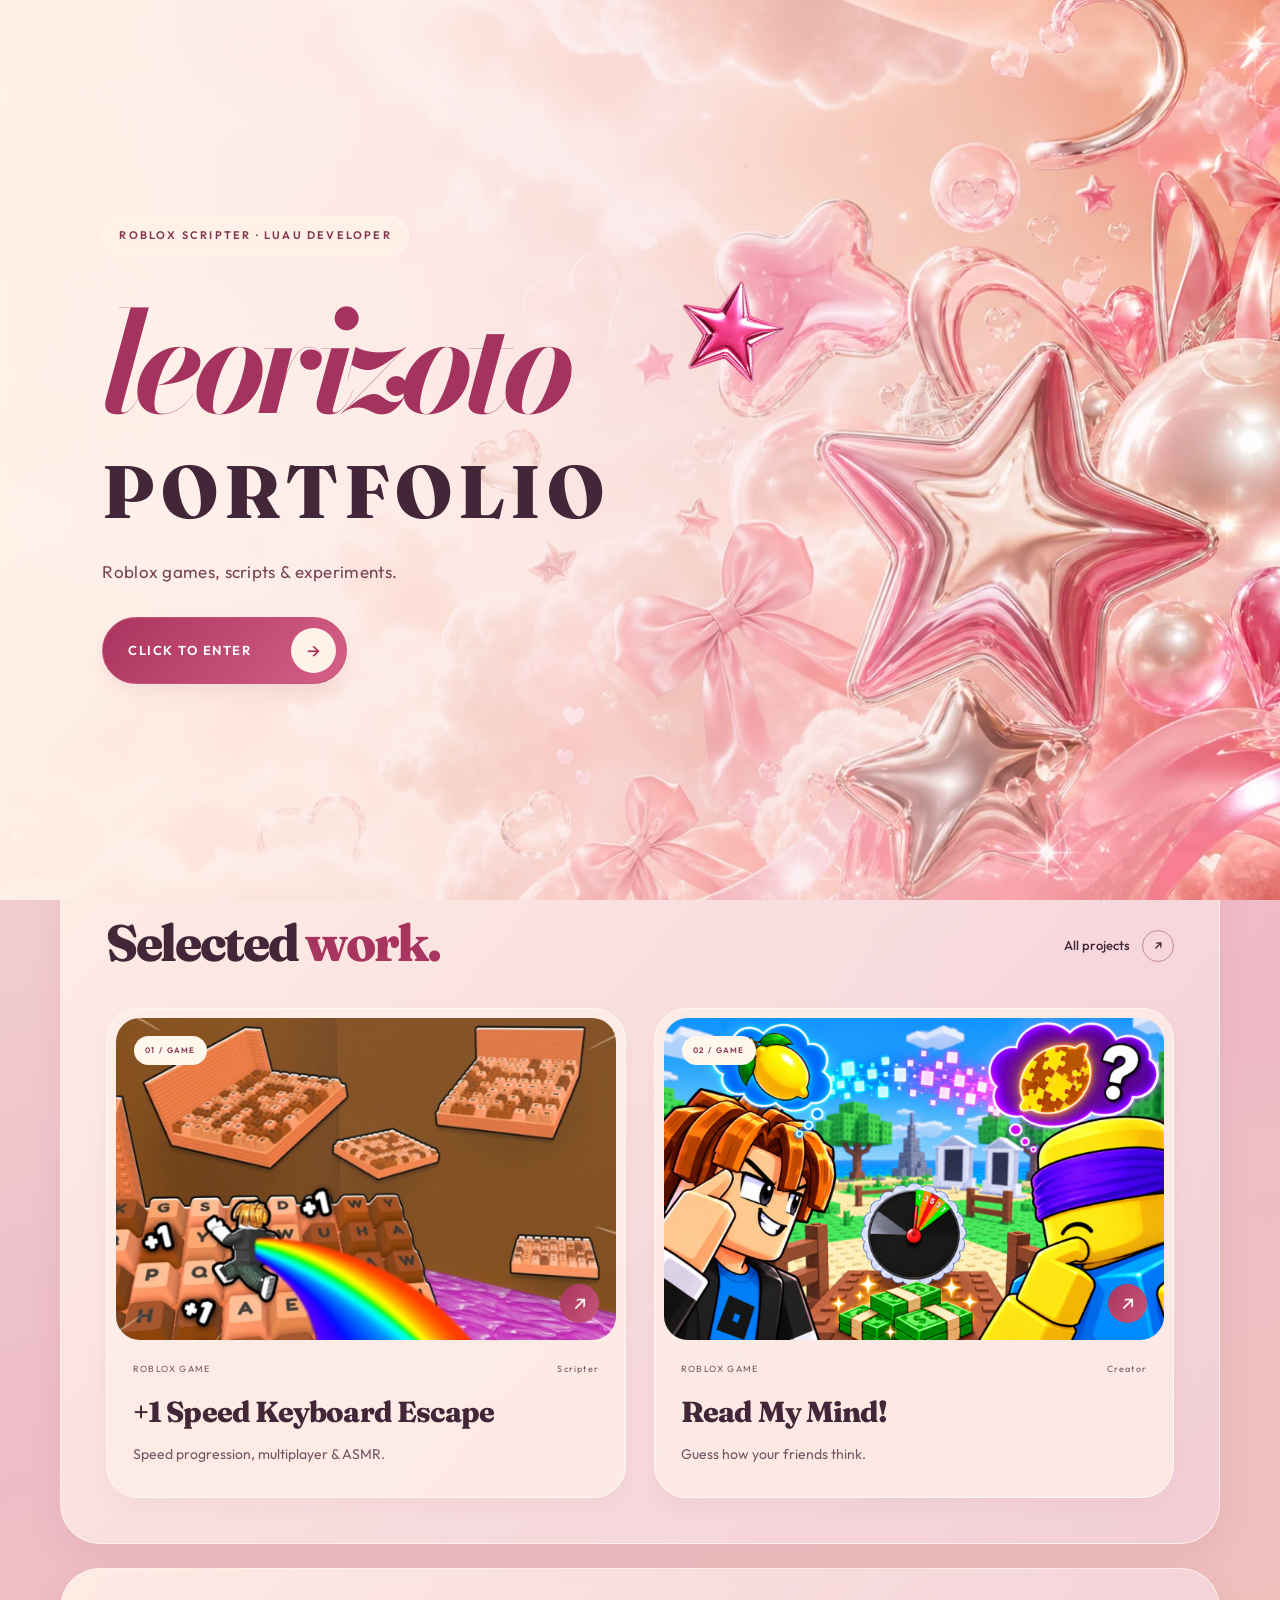
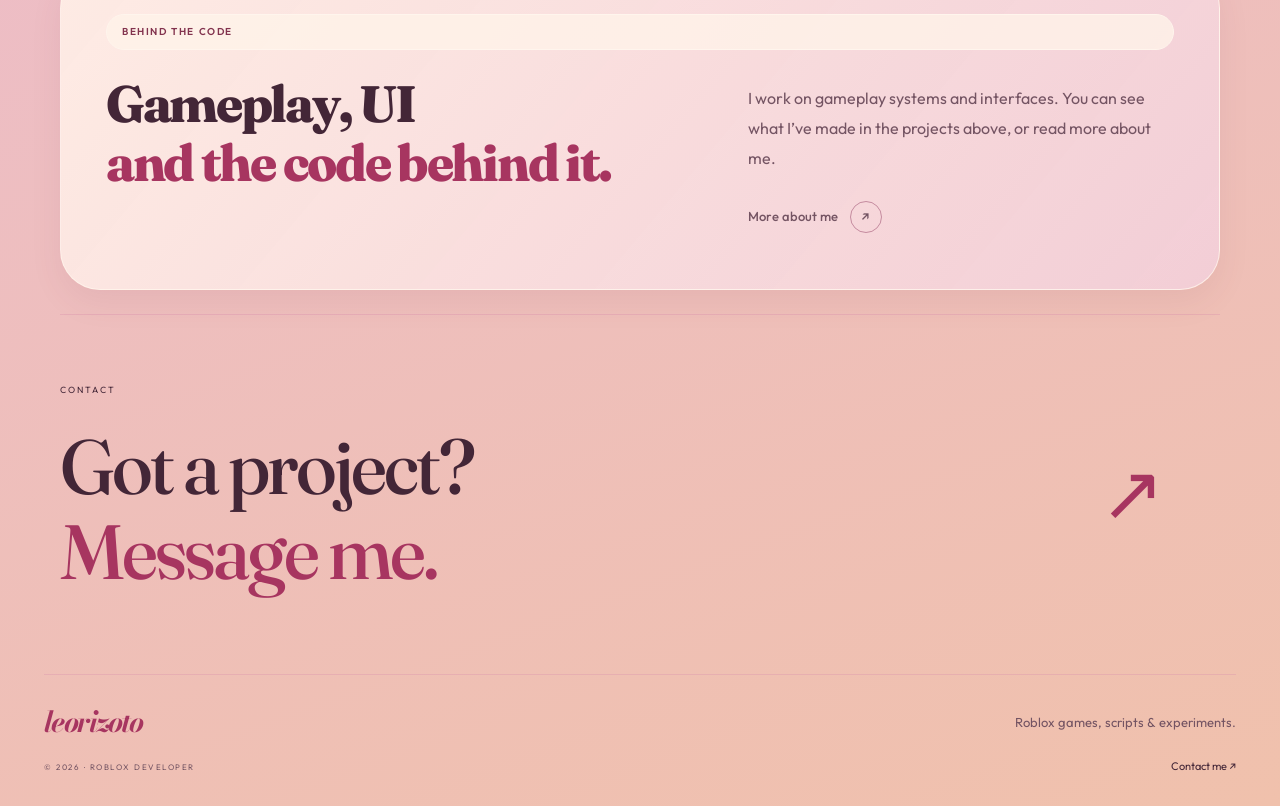
==== commit 63d1f2a1: "Replace generic portfolio slogans with direct project-focused copy" ====
--- a/index.html
+++ b/index.html
@@ -6,7 +6,7 @@
 <span class="entrance-kicker">ROBLOX SCRIPTER · LUAU DEVELOPER</span>
 <strong class="entrance-signature">leorizoto</strong>
 <span class="entrance-title">PORTFOLIO</span>
-<p class="entrance-caption">A little pink. A lot of code.</p>
+<p class="entrance-caption">Roblox games, scripts &amp; experiments.</p>
 <button id="enter-button" type="button">
 <b>CLICK TO ENTER</b>
 <i>→</i>
@@ -20,7 +20,7 @@
 <h1>
 <span>GAME</span>
 <br/>SCRIPTER.</h1>
-<p>I’m leorizoto, a Roblox scripter focused on <strong>Luau</strong>, gameplay systems and experiences players want to return to.</p>
+<p>I’m leorizoto. I script Roblox games in <strong>Luau</strong>, from gameplay systems to menus and interfaces.</p>
 <div class="actions">
 <a class="primary" href="projects.html">Explore my work <b>↓</b>
 </a>
@@ -38,4 +38,4 @@
 <span class="quality q3">TEAM PLAYER</span>
 <span class="quality q4">LUAU</span>
 </div>
-</section><section class="selected wrap"><div class="section-heading"><div><p class="eyebrow">A FEW THINGS I’VE WORKED ON</p><h2>Selected <em>work.</em></h2></div><a class="text-link" href="projects.html">All projects <span>↗</span></a></div><div class="project-grid"><a class="project-card " href="keyboard-escape.html" data-project="keyboard-escape" data-category="Game"><div class="card-art"><img src="keyboard-escape.png" alt="Players racing across giant chocolate keyboards" width="768" height="432" loading="lazy" decoding="async"><span class="card-number">01 / GAME</span><span class="card-arrow" aria-hidden="true">↗</span></div><div class="card-copy"><div class="card-meta"><span>ROBLOX GAME</span><span>Scripter</span></div><h3>+1 Speed Keyboard Escape</h3><p>A little speed. A lot of chocolate.</p></div></a><a class="project-card " href="read-my-mind.html" data-project="read-my-mind" data-category="Game"><div class="card-art"><img src="read-my-mind.png" alt="Two Roblox characters trying to read each other’s minds" width="768" height="432" loading="lazy" decoding="async"><span class="card-number">02 / GAME</span><span class="card-arrow" aria-hidden="true">↗</span></div><div class="card-copy"><div class="card-meta"><span>ROBLOX GAME</span><span>Creator</span></div><h3>Read My Mind!</h3><p>One clue. Two extremes.</p></div></a></div></section><section class="home-about wrap"><p class="eyebrow">BEHIND THE CODE</p><h2>Systems that work.<br><em>Experiences that feel right.</em></h2><div><p>From gameplay loops to the smallest interface detail, I care about how a game feels to the people playing it.</p><a class="text-link" href="about.html">Meet the developer <span>↗</span></a></div></section><section class="end-note wrap"><span>YOUR NEXT IDEA STARTS HERE</span><a href="contact.html">Let’s make<br><em>something fun.</em> <b>↗</b></a></section></main><footer><a class="brand" href="index.html">leorizoto</a><p>A little pink. A lot of code.</p><span>© 2026 · ROBLOX DEVELOPER</span><a href="contact.html">Have something in mind? ↗</a></footer><p class="copy-status" id="copy-status" role="status" aria-live="polite" hidden></p></body></html>
+</section><section class="selected wrap"><div class="section-heading"><div><p class="eyebrow">GAMES I WORK ON</p><h2>Selected <em>work.</em></h2></div><a class="text-link" href="projects.html">All projects <span>↗</span></a></div><div class="project-grid"><a class="project-card " href="keyboard-escape.html" data-project="keyboard-escape" data-category="Game"><div class="card-art"><img src="keyboard-escape.png" alt="Players racing across giant chocolate keyboards" width="768" height="432" loading="lazy" decoding="async"><span class="card-number">01 / GAME</span><span class="card-arrow" aria-hidden="true">↗</span></div><div class="card-copy"><div class="card-meta"><span>ROBLOX GAME</span><span>Scripter</span></div><h3>+1 Speed Keyboard Escape</h3><p>Speed progression, multiplayer &amp; ASMR.</p></div></a><a class="project-card " href="read-my-mind.html" data-project="read-my-mind" data-category="Game"><div class="card-art"><img src="read-my-mind.png" alt="Two Roblox characters trying to read each other’s minds" width="768" height="432" loading="lazy" decoding="async"><span class="card-number">02 / GAME</span><span class="card-arrow" aria-hidden="true">↗</span></div><div class="card-copy"><div class="card-meta"><span>ROBLOX GAME</span><span>Creator</span></div><h3>Read My Mind!</h3><p>Guess how your friends think.</p></div></a></div></section><section class="home-about wrap"><p class="eyebrow">BEHIND THE CODE</p><h2>Gameplay, UI<br><em>and the code behind it.</em></h2><div><p>I work on gameplay systems and interfaces. You can see what I’ve made in the projects above, or read more about me.</p><a class="text-link" href="about.html">More about me <span>↗</span></a></div></section><section class="end-note wrap"><span>CONTACT</span><a href="contact.html">Got a project?<br><em>Message me.</em> <b>↗</b></a></section></main><footer><a class="brand" href="index.html">leorizoto</a><p>Roblox games, scripts &amp; experiments.</p><span>© 2026 · ROBLOX DEVELOPER</span><a href="contact.html">Contact me ↗</a></footer><p class="copy-status" id="copy-status" role="status" aria-live="polite" hidden></p></body></html>
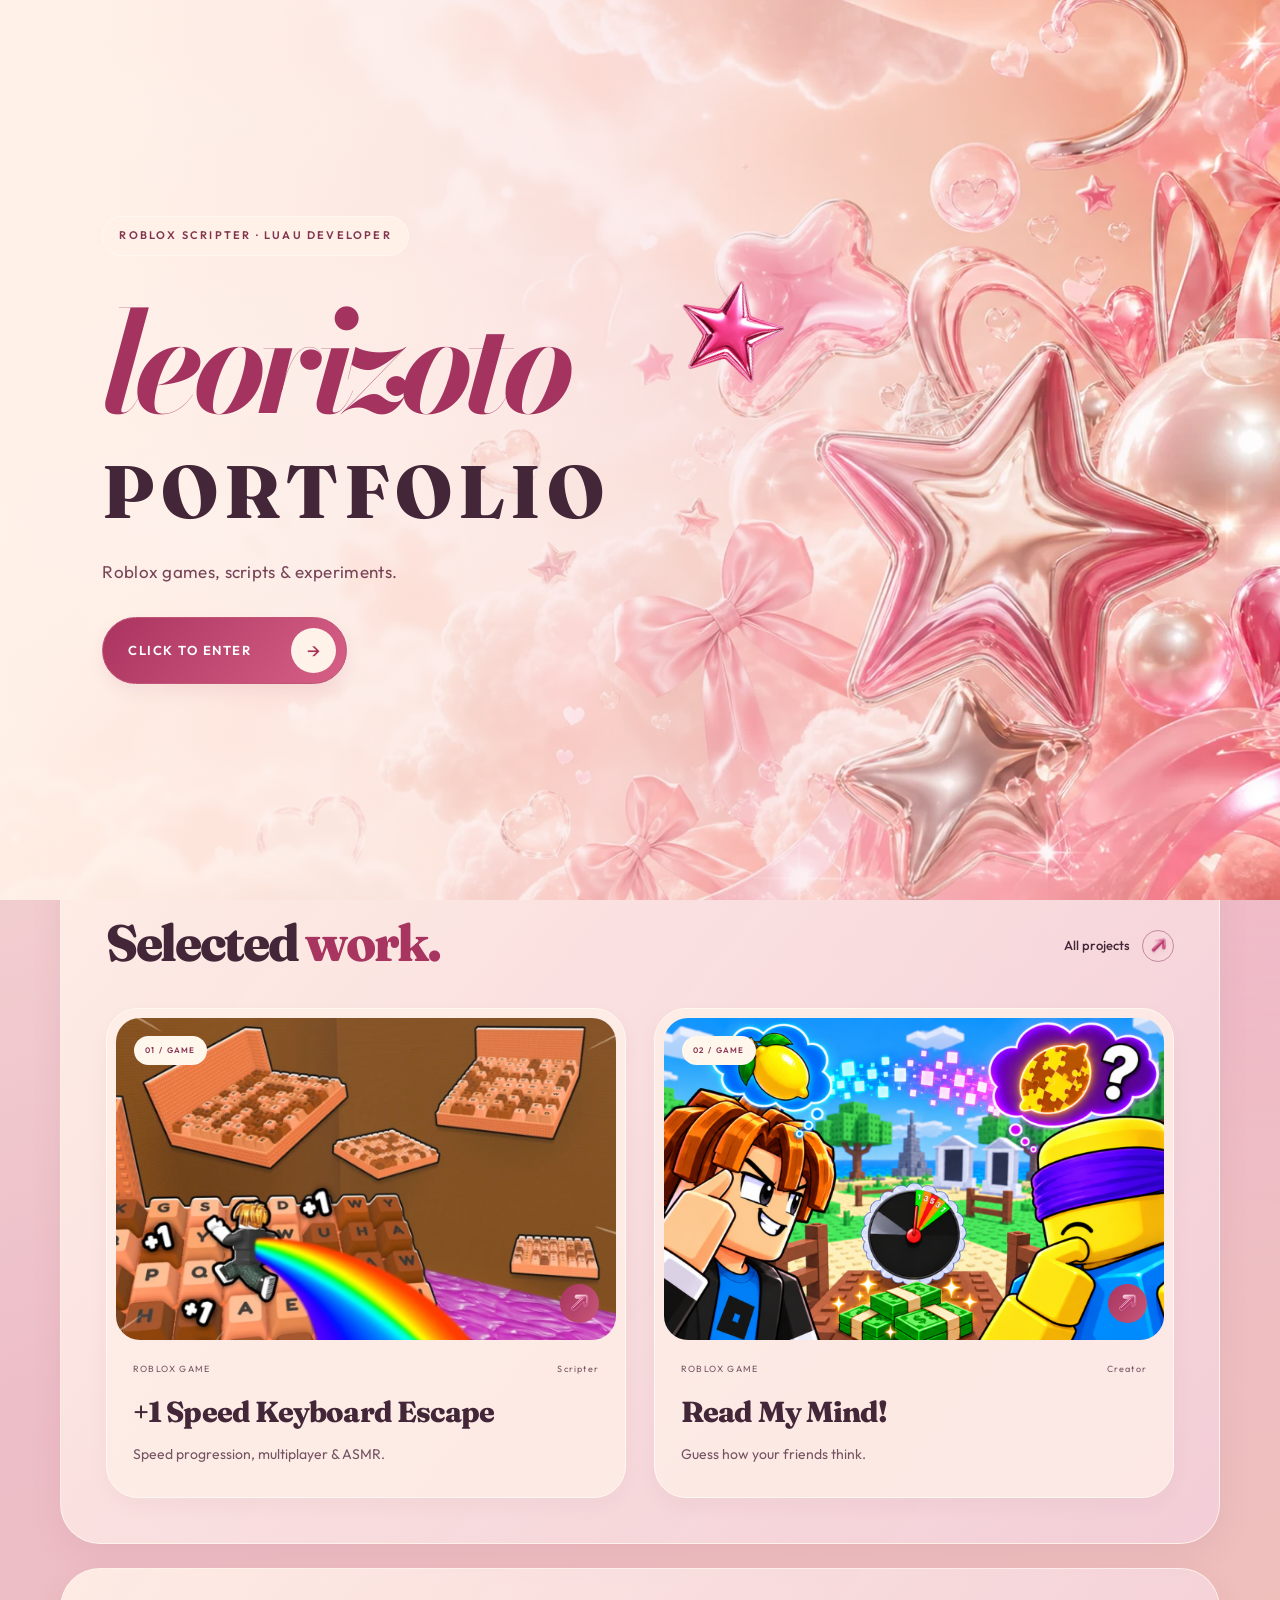
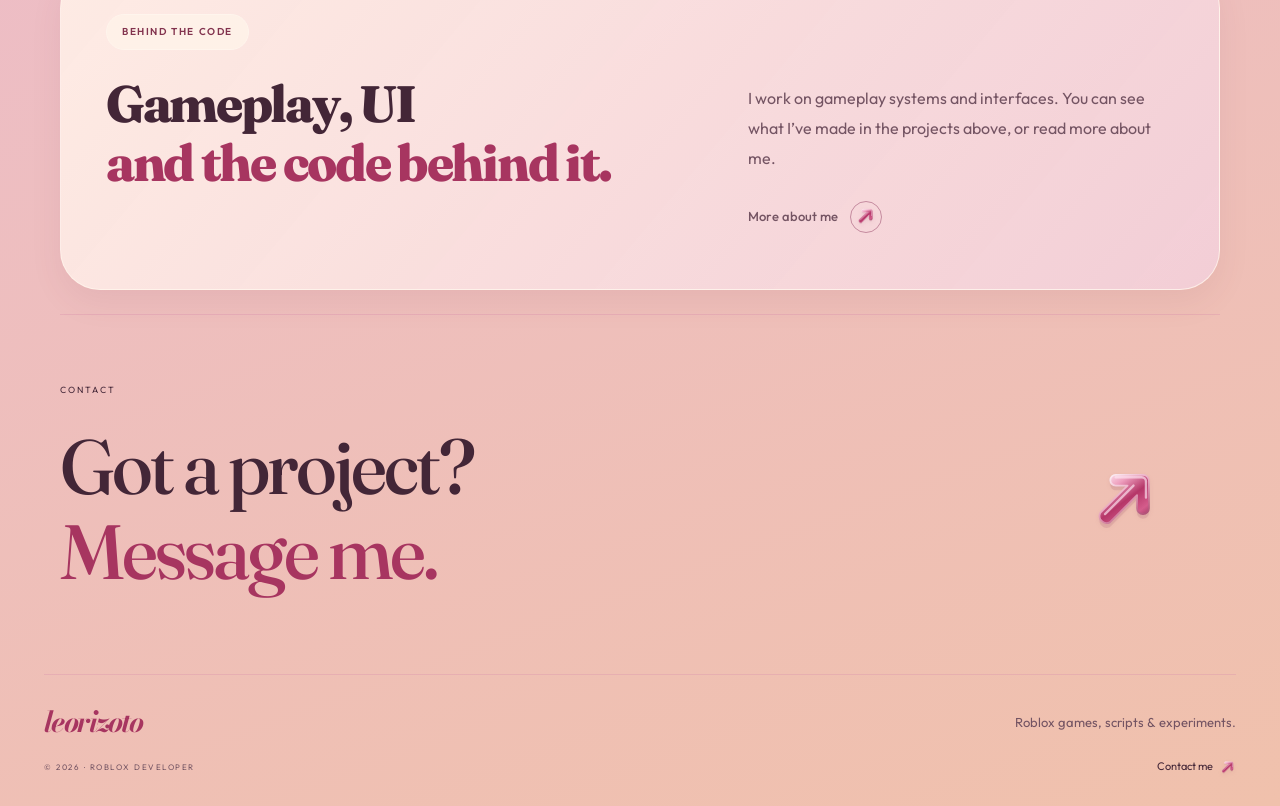
==== commit b444a435: "Fix stretched section labels and add glossy rose arrow icons" ====
--- a/index.html
+++ b/index.html
@@ -1,4 +1,4 @@
-<!doctype html><html lang="en"><head><meta charset="utf-8"><meta name="viewport" content="width=device-width,initial-scale=1"><title>Roblox developer — leorizoto</title><meta name="description" content="leorizoto — Roblox developer. Explore games, Luau scripting, gameplay systems and interfaces."><meta name="theme-color" content="#f8eee6"><link rel="icon" href="favicon.jpg"><link rel="preconnect" href="https://fonts.googleapis.com"><link rel="preconnect" href="https://fonts.gstatic.com" crossorigin><link href="https://fonts.googleapis.com/css2?family=Bodoni+Moda:ital,wght@1,700&family=Fraunces:wght@500;600;700;800&family=Outfit:wght@400;500;600;700&display=swap" rel="stylesheet"><link rel="stylesheet" href="styles.css?v=pages-1"><script src="script.js?v=heritage-1" defer></script><script src="analytics.js?v=pages-1" defer></script><link rel="stylesheet" href="heritage.css?v=1"></head><body><div class="enter-screen" id="enter-screen" role="dialog" aria-modal="true" aria-label="Welcome to leorizoto’s portfolio">
+<!doctype html><html lang="en"><head><meta charset="utf-8"><meta name="viewport" content="width=device-width,initial-scale=1"><title>Roblox developer — leorizoto</title><meta name="description" content="leorizoto — Roblox developer. Explore games, Luau scripting, gameplay systems and interfaces."><meta name="theme-color" content="#f8eee6"><link rel="icon" href="favicon.jpg"><link rel="preconnect" href="https://fonts.googleapis.com"><link rel="preconnect" href="https://fonts.gstatic.com" crossorigin><link href="https://fonts.googleapis.com/css2?family=Bodoni+Moda:ital,wght@1,700&family=Fraunces:wght@500;600;700;800&family=Outfit:wght@400;500;600;700&display=swap" rel="stylesheet"><link rel="stylesheet" href="styles.css?v=pages-1"><script src="script.js?v=heritage-1" defer></script><script src="analytics.js?v=pages-1" defer></script><link rel="stylesheet" href="heritage.css?v=3"></head><body><div class="enter-screen" id="enter-screen" role="dialog" aria-modal="true" aria-label="Welcome to leorizoto’s portfolio">
 <div class="entrance-panel entrance-left" aria-hidden="true"></div>
 <div class="entrance-panel entrance-right" aria-hidden="true"></div>
 <div class="enter-cloud">
@@ -13,7 +13,7 @@
 </button>
 </div>
 </div>
-<a class="skip-link" href="#main">Skip to content</a><header class="site-header"><nav aria-label="Main navigation"><a class="brand" href="index.html" aria-label="leorizoto home">leorizoto<span class="brand-star" aria-hidden="true">✳</span></a><div class="navlinks"><a href="index.html" aria-current="page">Home</a><a href="projects.html" >Projects</a><a href="about.html" >About</a></div><a class="contact-link" href="contact.html" >Let’s talk <span>↗</span></a></nav></header><main id="main"><section class="hero" id="top">
+<a class="skip-link" href="#main">Skip to content</a><header class="site-header"><nav aria-label="Main navigation"><a class="brand" href="index.html" aria-label="leorizoto home">leorizoto<span class="brand-star" aria-hidden="true">✳</span></a><div class="navlinks"><a href="index.html" aria-current="page">Home</a><a href="projects.html" >Projects</a><a href="about.html" >About</a></div><a class="contact-link" href="contact.html" >Let’s talk <span><img class="rose-arrow" src="rose-arrow.svg" width="26" height="26" alt="" aria-hidden="true"/></span></a></nav></header><main id="main"><section class="hero" id="top">
 <div class="eyebrow">
 <i>
 </i> AVAILABLE FOR COMMISSION</div>
@@ -38,4 +38,4 @@
 <span class="quality q3">TEAM PLAYER</span>
 <span class="quality q4">LUAU</span>
 </div>
-</section><section class="selected wrap"><div class="section-heading"><div><p class="eyebrow">GAMES I WORK ON</p><h2>Selected <em>work.</em></h2></div><a class="text-link" href="projects.html">All projects <span>↗</span></a></div><div class="project-grid"><a class="project-card " href="keyboard-escape.html" data-project="keyboard-escape" data-category="Game"><div class="card-art"><img src="keyboard-escape.png" alt="Players racing across giant chocolate keyboards" width="768" height="432" loading="lazy" decoding="async"><span class="card-number">01 / GAME</span><span class="card-arrow" aria-hidden="true">↗</span></div><div class="card-copy"><div class="card-meta"><span>ROBLOX GAME</span><span>Scripter</span></div><h3>+1 Speed Keyboard Escape</h3><p>Speed progression, multiplayer &amp; ASMR.</p></div></a><a class="project-card " href="read-my-mind.html" data-project="read-my-mind" data-category="Game"><div class="card-art"><img src="read-my-mind.png" alt="Two Roblox characters trying to read each other’s minds" width="768" height="432" loading="lazy" decoding="async"><span class="card-number">02 / GAME</span><span class="card-arrow" aria-hidden="true">↗</span></div><div class="card-copy"><div class="card-meta"><span>ROBLOX GAME</span><span>Creator</span></div><h3>Read My Mind!</h3><p>Guess how your friends think.</p></div></a></div></section><section class="home-about wrap"><p class="eyebrow">BEHIND THE CODE</p><h2>Gameplay, UI<br><em>and the code behind it.</em></h2><div><p>I work on gameplay systems and interfaces. You can see what I’ve made in the projects above, or read more about me.</p><a class="text-link" href="about.html">More about me <span>↗</span></a></div></section><section class="end-note wrap"><span>CONTACT</span><a href="contact.html">Got a project?<br><em>Message me.</em> <b>↗</b></a></section></main><footer><a class="brand" href="index.html">leorizoto</a><p>Roblox games, scripts &amp; experiments.</p><span>© 2026 · ROBLOX DEVELOPER</span><a href="contact.html">Contact me ↗</a></footer><p class="copy-status" id="copy-status" role="status" aria-live="polite" hidden></p></body></html>
+</section><section class="selected wrap"><div class="section-heading"><div><p class="eyebrow">GAMES I WORK ON</p><h2>Selected <em>work.</em></h2></div><a class="text-link" href="projects.html">All projects <span><img class="rose-arrow" src="rose-arrow.svg" width="26" height="26" alt="" aria-hidden="true"/></span></a></div><div class="project-grid"><a class="project-card " href="keyboard-escape.html" data-project="keyboard-escape" data-category="Game"><div class="card-art"><img src="keyboard-escape.png" alt="Players racing across giant chocolate keyboards" width="768" height="432" loading="lazy" decoding="async"><span class="card-number">01 / GAME</span><span class="card-arrow" aria-hidden="true"><img class="rose-arrow" src="rose-arrow.svg" width="26" height="26" alt="" aria-hidden="true"/></span></div><div class="card-copy"><div class="card-meta"><span>ROBLOX GAME</span><span>Scripter</span></div><h3>+1 Speed Keyboard Escape</h3><p>Speed progression, multiplayer &amp; ASMR.</p></div></a><a class="project-card " href="read-my-mind.html" data-project="read-my-mind" data-category="Game"><div class="card-art"><img src="read-my-mind.png" alt="Two Roblox characters trying to read each other’s minds" width="768" height="432" loading="lazy" decoding="async"><span class="card-number">02 / GAME</span><span class="card-arrow" aria-hidden="true"><img class="rose-arrow" src="rose-arrow.svg" width="26" height="26" alt="" aria-hidden="true"/></span></div><div class="card-copy"><div class="card-meta"><span>ROBLOX GAME</span><span>Creator</span></div><h3>Read My Mind!</h3><p>Guess how your friends think.</p></div></a></div></section><section class="home-about wrap"><p class="eyebrow">BEHIND THE CODE</p><h2>Gameplay, UI<br><em>and the code behind it.</em></h2><div><p>I work on gameplay systems and interfaces. You can see what I’ve made in the projects above, or read more about me.</p><a class="text-link" href="about.html">More about me <span><img class="rose-arrow" src="rose-arrow.svg" width="26" height="26" alt="" aria-hidden="true"/></span></a></div></section><section class="end-note wrap"><span>CONTACT</span><a href="contact.html">Got a project?<br><em>Message me.</em> <b><img class="rose-arrow" src="rose-arrow.svg" width="26" height="26" alt="" aria-hidden="true"/></b></a></section></main><footer><a class="brand" href="index.html">leorizoto</a><p>Roblox games, scripts &amp; experiments.</p><span>© 2026 · ROBLOX DEVELOPER</span><a href="contact.html">Contact me <img class="rose-arrow" src="rose-arrow.svg" width="26" height="26" alt="" aria-hidden="true"/></a></footer><p class="copy-status" id="copy-status" role="status" aria-live="polite" hidden></p></body></html>
--- a/heritage.css
+++ b/heritage.css
@@ -172,3 +172,11 @@
 .primary{display:inline-flex;align-items:center;justify-content:center;gap:24px;border:1px solid #b53e66;border-radius:100px;background:linear-gradient(120deg,#a73560,#c95779);color:white;font-size:14px;font-weight:600;line-height:1.4;padding:15px 23px;box-shadow:0 6px 16px #9d315b18;transition:transform .2s}.primary:hover{transform:translateY(-3px)}.primary:active{transform:translateY(0)}
 @media(max-width:760px){.hero .primary{font-size:12px;padding:14px 19px}}
 .contact-link[aria-current]{background:linear-gradient(120deg,#a73560,#c95779);border-color:#b53e66;color:white}
+/* Section labels must stay sized to their text inside grid layouts. */
+.eyebrow{align-self:start;justify-self:start;width:fit-content}
+/* Glossy vector arrows echo the pink glass stickers. */
+.rose-arrow{display:inline-block;width:26px;height:26px;object-fit:contain;vertical-align:middle;flex-shrink:0;transition:transform .2s ease;filter:drop-shadow(0 2px 2px #85345016)}
+.button .rose-arrow,.contact-link .rose-arrow{width:23px;height:23px}.card-arrow .rose-arrow{width:25px;height:25px}.text-link .rose-arrow{width:21px;height:21px}.expertise-list b .rose-arrow{width:25px;height:25px;max-width:none}.next-project>a>span .rose-arrow{width:46px;height:46px}.end-note b .rose-arrow{width:76px;height:76px}footer>a:last-child .rose-arrow{width:17px;height:17px;margin-left:4px}
+a:hover>.rose-arrow,a:hover>span>.rose-arrow,.project-card:hover .card-arrow .rose-arrow{transform:translate(1px,-1px)}
+@media(max-width:760px){.next-project>a>span .rose-arrow{width:32px;height:32px}.end-note b .rose-arrow{width:48px;height:48px}.expertise-list b .rose-arrow{width:21px;height:21px}}
+@media(prefers-reduced-motion:reduce){.rose-arrow{transition:none}a:hover>.rose-arrow,a:hover>span>.rose-arrow,.project-card:hover .card-arrow .rose-arrow{transform:none}}
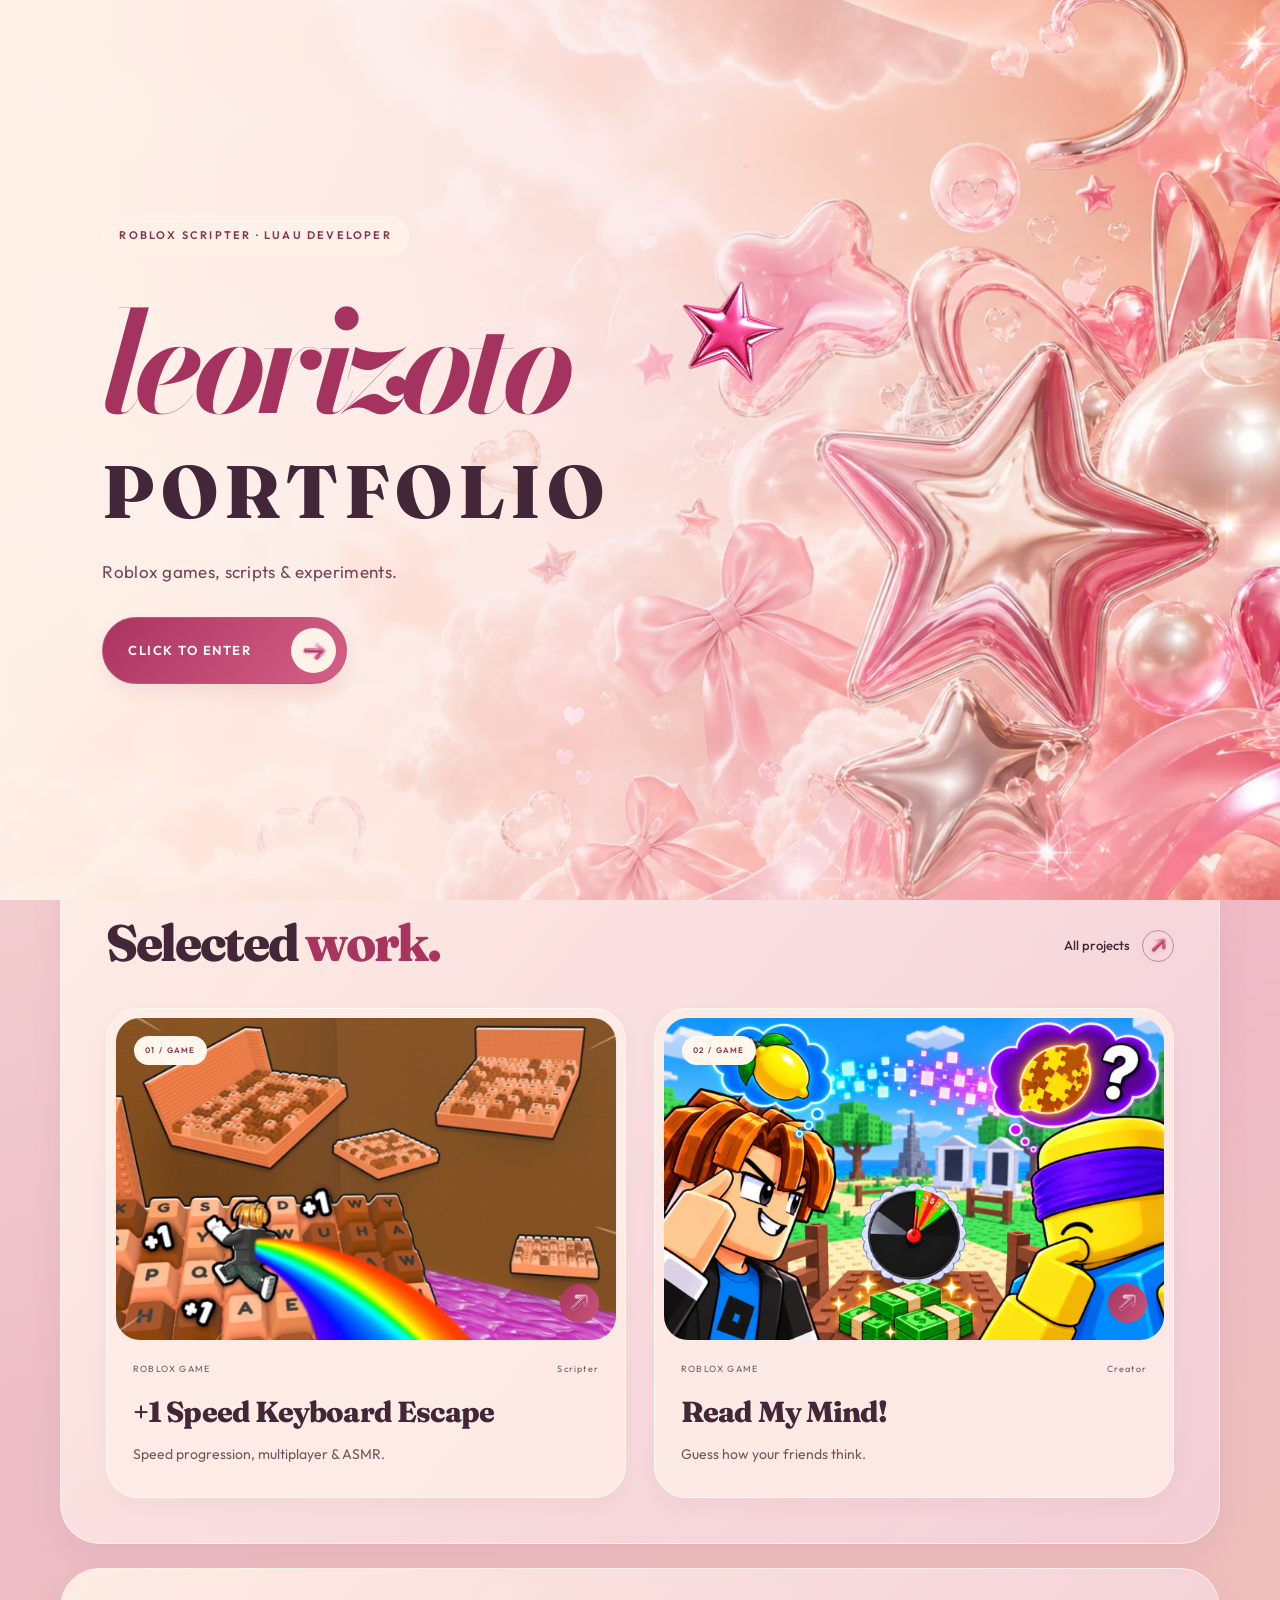
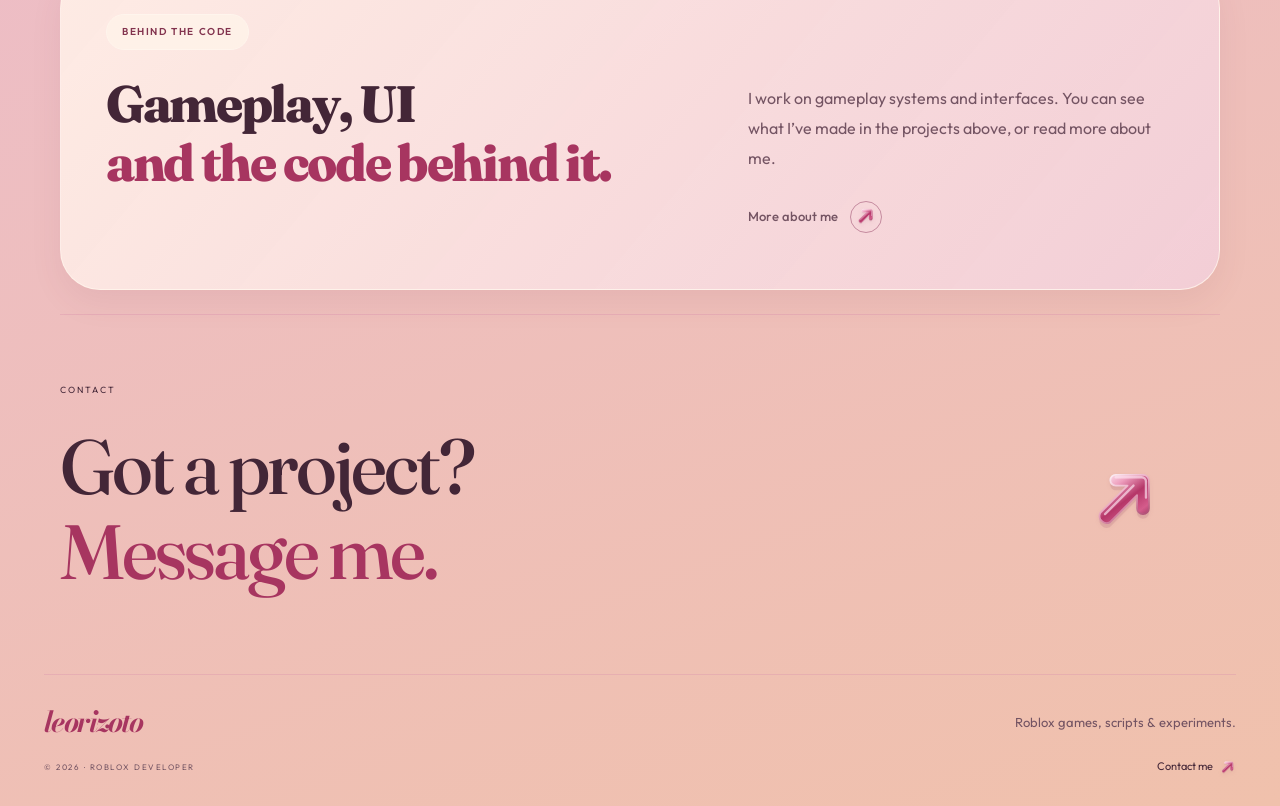
==== commit 629334e8: "Match the entrance button arrow to the glossy rose icons" ====
--- a/index.html
+++ b/index.html
@@ -1,4 +1,4 @@
-<!doctype html><html lang="en"><head><meta charset="utf-8"><meta name="viewport" content="width=device-width,initial-scale=1"><title>Roblox developer — leorizoto</title><meta name="description" content="leorizoto — Roblox developer. Explore games, Luau scripting, gameplay systems and interfaces."><meta name="theme-color" content="#f8eee6"><link rel="icon" href="favicon.jpg"><link rel="preconnect" href="https://fonts.googleapis.com"><link rel="preconnect" href="https://fonts.gstatic.com" crossorigin><link href="https://fonts.googleapis.com/css2?family=Bodoni+Moda:ital,wght@1,700&family=Fraunces:wght@500;600;700;800&family=Outfit:wght@400;500;600;700&display=swap" rel="stylesheet"><link rel="stylesheet" href="styles.css?v=pages-1"><script src="script.js?v=heritage-1" defer></script><script src="analytics.js?v=pages-1" defer></script><link rel="stylesheet" href="heritage.css?v=3"></head><body><div class="enter-screen" id="enter-screen" role="dialog" aria-modal="true" aria-label="Welcome to leorizoto’s portfolio">
+<!doctype html><html lang="en"><head><meta charset="utf-8"><meta name="viewport" content="width=device-width,initial-scale=1"><title>Roblox developer — leorizoto</title><meta name="description" content="leorizoto — Roblox developer. Explore games, Luau scripting, gameplay systems and interfaces."><meta name="theme-color" content="#f8eee6"><link rel="icon" href="favicon.jpg"><link rel="preconnect" href="https://fonts.googleapis.com"><link rel="preconnect" href="https://fonts.gstatic.com" crossorigin><link href="https://fonts.googleapis.com/css2?family=Bodoni+Moda:ital,wght@1,700&family=Fraunces:wght@500;600;700;800&family=Outfit:wght@400;500;600;700&display=swap" rel="stylesheet"><link rel="stylesheet" href="styles.css?v=pages-1"><script src="script.js?v=heritage-1" defer></script><script src="analytics.js?v=pages-1" defer></script><link rel="stylesheet" href="heritage.css?v=4"></head><body><div class="enter-screen" id="enter-screen" role="dialog" aria-modal="true" aria-label="Welcome to leorizoto’s portfolio">
 <div class="entrance-panel entrance-left" aria-hidden="true"></div>
 <div class="entrance-panel entrance-right" aria-hidden="true"></div>
 <div class="enter-cloud">
@@ -9,7 +9,7 @@
 <p class="entrance-caption">Roblox games, scripts &amp; experiments.</p>
 <button id="enter-button" type="button">
 <b>CLICK TO ENTER</b>
-<i>→</i>
+<i aria-hidden="true"><img class="rose-arrow enter-arrow" src="rose-arrow.svg" width="26" height="26" alt=""/></i>
 </button>
 </div>
 </div>
--- a/heritage.css
+++ b/heritage.css
@@ -180,3 +180,4 @@
 a:hover>.rose-arrow,a:hover>span>.rose-arrow,.project-card:hover .card-arrow .rose-arrow{transform:translate(1px,-1px)}
 @media(max-width:760px){.next-project>a>span .rose-arrow{width:32px;height:32px}.end-note b .rose-arrow{width:48px;height:48px}.expertise-list b .rose-arrow{width:21px;height:21px}}
 @media(prefers-reduced-motion:reduce){.rose-arrow{transition:none}a:hover>.rose-arrow,a:hover>span>.rose-arrow,.project-card:hover .card-arrow .rose-arrow{transform:none}}
+#enter-button .enter-arrow{width:26px;height:26px;transform:rotate(45deg)}
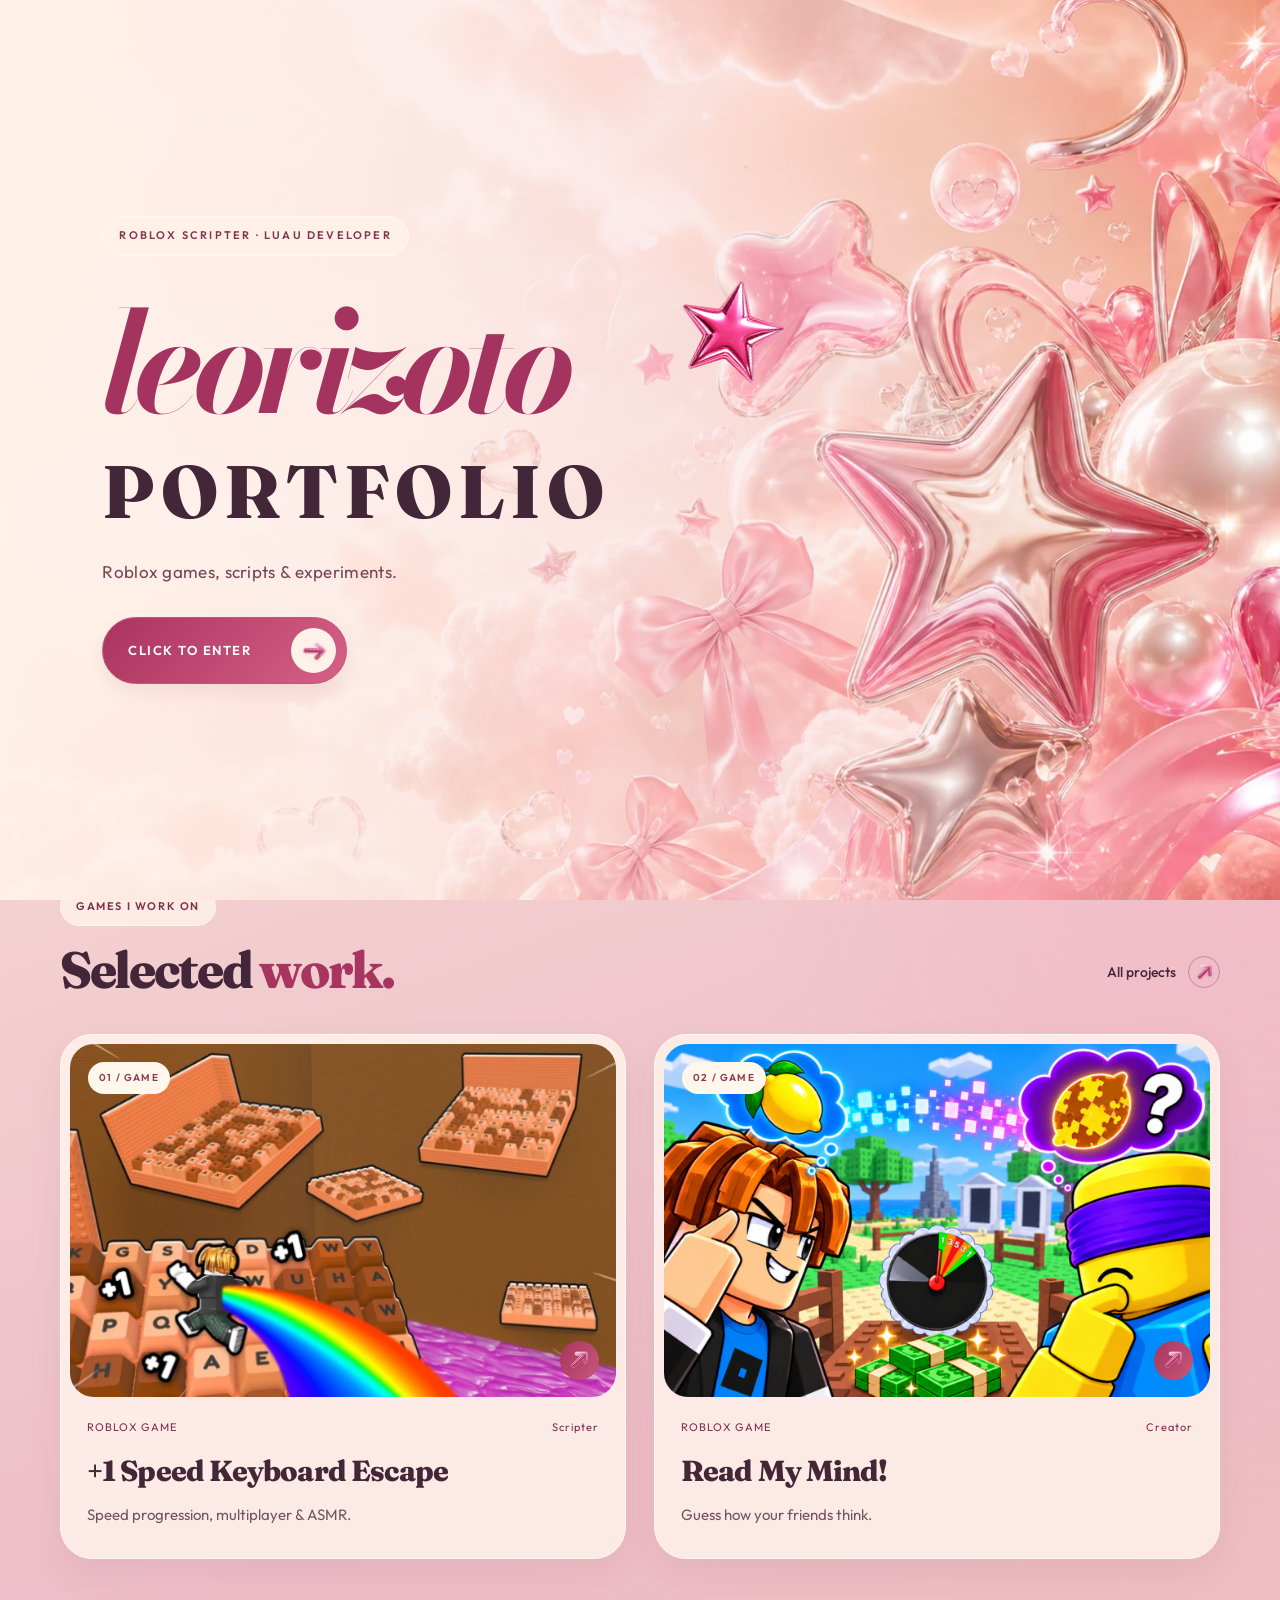
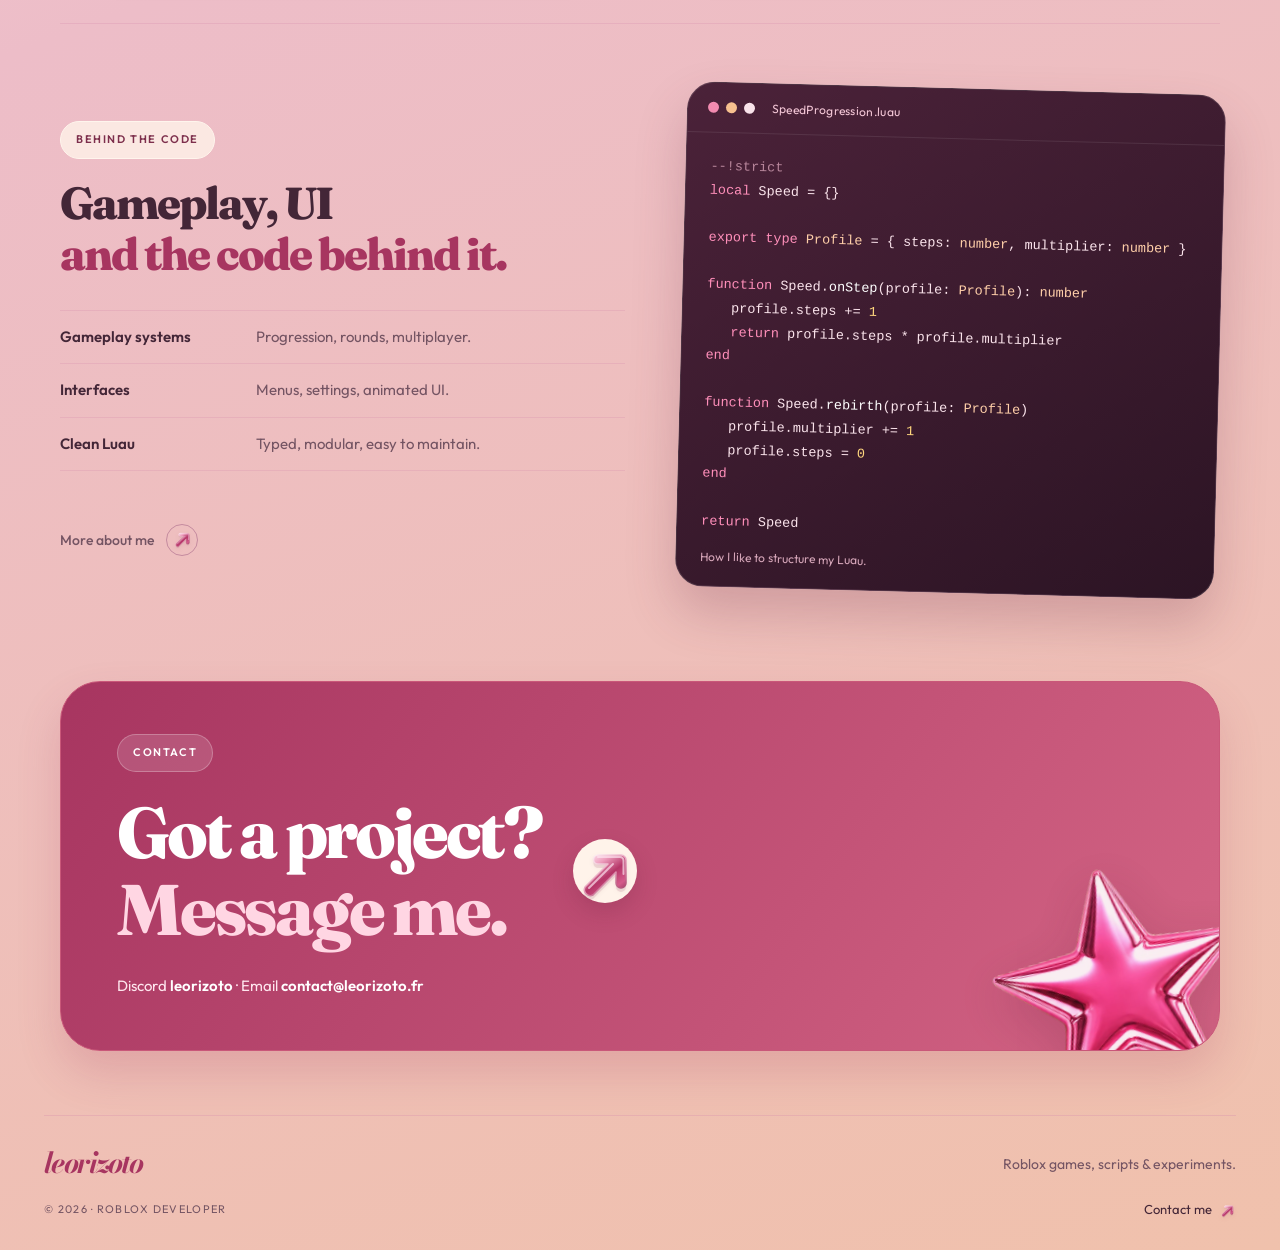
==== commit 6f0798a3: "Refresh portfolio look: glossy hero, live game stats, open layout, readable labels - Home hero: floa" ====
--- a/index.html
+++ b/index.html
@@ -1,4 +1,4 @@
-<!doctype html><html lang="en"><head><meta charset="utf-8"><meta name="viewport" content="width=device-width,initial-scale=1"><title>Roblox developer — leorizoto</title><meta name="description" content="leorizoto — Roblox developer. Explore games, Luau scripting, gameplay systems and interfaces."><meta name="theme-color" content="#f8eee6"><link rel="icon" href="favicon.jpg"><link rel="preconnect" href="https://fonts.googleapis.com"><link rel="preconnect" href="https://fonts.gstatic.com" crossorigin><link href="https://fonts.googleapis.com/css2?family=Bodoni+Moda:ital,wght@1,700&family=Fraunces:wght@500;600;700;800&family=Outfit:wght@400;500;600;700&display=swap" rel="stylesheet"><link rel="stylesheet" href="styles.css?v=pages-1"><script src="script.js?v=heritage-1" defer></script><script src="analytics.js?v=pages-1" defer></script><link rel="stylesheet" href="heritage.css?v=4"></head><body><div class="enter-screen" id="enter-screen" role="dialog" aria-modal="true" aria-label="Welcome to leorizoto’s portfolio">
+<!doctype html><html lang="en"><head><meta charset="utf-8"><meta name="viewport" content="width=device-width,initial-scale=1"><title>Roblox developer — leorizoto</title><meta name="description" content="leorizoto — Roblox developer. Explore games, Luau scripting, gameplay systems and interfaces."><meta name="theme-color" content="#f8eee6"><link rel="icon" href="favicon.jpg"><link rel="preconnect" href="https://fonts.googleapis.com"><link rel="preconnect" href="https://fonts.gstatic.com" crossorigin><link href="https://fonts.googleapis.com/css2?family=Bodoni+Moda:ital,wght@1,700&family=Fraunces:wght@500;600;700;800&family=Outfit:wght@400;500;600;700&display=swap" rel="stylesheet"><link rel="stylesheet" href="styles.css?v=pages-1"><script src="script.js?v=heritage-1" defer></script><script src="analytics.js?v=pages-1" defer></script><script src="game-stats.js?v=2" defer></script><link rel="stylesheet" href="heritage.css?v=6"></head><body><div class="enter-screen" id="enter-screen" role="dialog" aria-modal="true" aria-label="Welcome to leorizoto’s portfolio">
 <div class="entrance-panel entrance-left" aria-hidden="true"></div>
 <div class="entrance-panel entrance-right" aria-hidden="true"></div>
 <div class="enter-cloud">
@@ -14,6 +14,9 @@
 </div>
 </div>
 <a class="skip-link" href="#main">Skip to content</a><header class="site-header"><nav aria-label="Main navigation"><a class="brand" href="index.html" aria-label="leorizoto home">leorizoto<span class="brand-star" aria-hidden="true">✳</span></a><div class="navlinks"><a href="index.html" aria-current="page">Home</a><a href="projects.html" >Projects</a><a href="about.html" >About</a></div><a class="contact-link" href="contact.html" >Let’s talk <span><img class="rose-arrow" src="rose-arrow.svg" width="26" height="26" alt="" aria-hidden="true"/></span></a></nav></header><main id="main"><section class="hero" id="top">
+<img class="hero-sticker s-star" src="star.webp" alt="" aria-hidden="true" width="516" height="473" decoding="async"/>
+<img class="hero-sticker s-heart" src="heart.webp" alt="" aria-hidden="true" width="493" height="434" decoding="async"/>
+<img class="hero-sticker s-bow" src="bow.webp" alt="" aria-hidden="true" width="493" height="434" decoding="async"/>
 <div class="eyebrow">
 <i>
 </i> AVAILABLE FOR COMMISSION</div>
@@ -22,20 +25,32 @@
 <br/>SCRIPTER.</h1>
 <p>I’m leorizoto. I script Roblox games in <strong>Luau</strong>, from gameplay systems to menus and interfaces.</p>
 <div class="actions">
-<a class="primary" href="projects.html">Explore my work <b>↓</b>
+<a class="primary" href="projects.html">Explore my work <b aria-hidden="true"><img class="rose-arrow work-arrow" src="rose-arrow.svg" width="22" height="22" alt=""/></b>
 </a>
 <a class="play" href="about.html">
-<i>▶</i> About me</a>
+<i aria-hidden="true"><img class="rose-play" src="rose-play.svg" width="22" height="22" alt=""/></i> About me</a>
 </div>
+<a class="hero-proof game-impact" href="keyboard-escape.html" data-project="keyboard-escape"><span class="proof-game"><img src="keyboard-escape.png" alt="" width="768" height="432" decoding="async"/><span><small>SCRIPTER ON</small><b>+1 Speed Keyboard Escape</b></span></span><dl class="proof-stats"><div><dd data-stat="visits" title="6,096,191,564">6.1B</dd><dt>VISITS</dt></div><div><dd data-stat="peak" title="7,263,327">7.26M</dd><dt>PEAK PLAYERS</dt></div><div class="ccu-stat"><dd data-stat="playing" title="219,461">219.46K</dd><dt data-ccu-label data-live="PLAYING NOW" data-stale="LAST SNAPSHOT">PLAYING NOW</dt></div></dl></a>
 <div class="profile-cluster">
 <img class="portrait-scene" src="dreamscape.webp" alt="" width="1717" height="916" decoding="async"/>
-<span class="portrait-label">PLAYER / DEVELOPER</span>
+<span class="portrait-label">LEORIZOTO · LUAU</span>
 <div class="profile-halo">
 </div>
 <img src="avatar.jpg" alt="leorizoto" decoding="async" width="736" height="736"/>
-<span class="quality q1">CLEAN CODE</span>
-<span class="quality q2">CREATIVE</span>
-<span class="quality q3">TEAM PLAYER</span>
-<span class="quality q4">LUAU</span>
 </div>
-</section><section class="selected wrap"><div class="section-heading"><div><p class="eyebrow">GAMES I WORK ON</p><h2>Selected <em>work.</em></h2></div><a class="text-link" href="projects.html">All projects <span><img class="rose-arrow" src="rose-arrow.svg" width="26" height="26" alt="" aria-hidden="true"/></span></a></div><div class="project-grid"><a class="project-card " href="keyboard-escape.html" data-project="keyboard-escape" data-category="Game"><div class="card-art"><img src="keyboard-escape.png" alt="Players racing across giant chocolate keyboards" width="768" height="432" loading="lazy" decoding="async"><span class="card-number">01 / GAME</span><span class="card-arrow" aria-hidden="true"><img class="rose-arrow" src="rose-arrow.svg" width="26" height="26" alt="" aria-hidden="true"/></span></div><div class="card-copy"><div class="card-meta"><span>ROBLOX GAME</span><span>Scripter</span></div><h3>+1 Speed Keyboard Escape</h3><p>Speed progression, multiplayer &amp; ASMR.</p></div></a><a class="project-card " href="read-my-mind.html" data-project="read-my-mind" data-category="Game"><div class="card-art"><img src="read-my-mind.png" alt="Two Roblox characters trying to read each other’s minds" width="768" height="432" loading="lazy" decoding="async"><span class="card-number">02 / GAME</span><span class="card-arrow" aria-hidden="true"><img class="rose-arrow" src="rose-arrow.svg" width="26" height="26" alt="" aria-hidden="true"/></span></div><div class="card-copy"><div class="card-meta"><span>ROBLOX GAME</span><span>Creator</span></div><h3>Read My Mind!</h3><p>Guess how your friends think.</p></div></a></div></section><section class="home-about wrap"><p class="eyebrow">BEHIND THE CODE</p><h2>Gameplay, UI<br><em>and the code behind it.</em></h2><div><p>I work on gameplay systems and interfaces. You can see what I’ve made in the projects above, or read more about me.</p><a class="text-link" href="about.html">More about me <span><img class="rose-arrow" src="rose-arrow.svg" width="26" height="26" alt="" aria-hidden="true"/></span></a></div></section><section class="end-note wrap"><span>CONTACT</span><a href="contact.html">Got a project?<br><em>Message me.</em> <b><img class="rose-arrow" src="rose-arrow.svg" width="26" height="26" alt="" aria-hidden="true"/></b></a></section></main><footer><a class="brand" href="index.html">leorizoto</a><p>Roblox games, scripts &amp; experiments.</p><span>© 2026 · ROBLOX DEVELOPER</span><a href="contact.html">Contact me <img class="rose-arrow" src="rose-arrow.svg" width="26" height="26" alt="" aria-hidden="true"/></a></footer><p class="copy-status" id="copy-status" role="status" aria-live="polite" hidden></p></body></html>
+</section><section class="selected wrap"><div class="section-heading"><div><p class="eyebrow">GAMES I WORK ON</p><h2>Selected <em>work.</em></h2></div><a class="text-link" href="projects.html">All projects <span><img class="rose-arrow" src="rose-arrow.svg" width="26" height="26" alt="" aria-hidden="true"/></span></a></div><div class="project-grid"><a class="project-card " href="keyboard-escape.html" data-project="keyboard-escape" data-category="Game"><div class="card-art"><img src="keyboard-escape.png" alt="Players racing across giant chocolate keyboards" width="768" height="432" loading="lazy" decoding="async"><span class="card-number">01 / GAME</span><span class="card-arrow" aria-hidden="true"><img class="rose-arrow" src="rose-arrow.svg" width="26" height="26" alt="" aria-hidden="true"/></span></div><div class="card-copy"><div class="card-meta"><span>ROBLOX GAME</span><span>Scripter</span></div><h3>+1 Speed Keyboard Escape</h3><p>Speed progression, multiplayer &amp; ASMR.</p></div></a><a class="project-card " href="read-my-mind.html" data-project="read-my-mind" data-category="Game"><div class="card-art"><img src="read-my-mind.png" alt="Two Roblox characters trying to read each other’s minds" width="768" height="432" loading="lazy" decoding="async"><span class="card-number">02 / GAME</span><span class="card-arrow" aria-hidden="true"><img class="rose-arrow" src="rose-arrow.svg" width="26" height="26" alt="" aria-hidden="true"/></span></div><div class="card-copy"><div class="card-meta"><span>ROBLOX GAME</span><span>Creator</span></div><h3>Read My Mind!</h3><p>Guess how your friends think.</p></div></a></div></section><section class="home-about wrap"><div class="home-about-copy"><p class="eyebrow">BEHIND THE CODE</p><h2>Gameplay, UI<br><em>and the code behind it.</em></h2><ul class="craft-list"><li><b>Gameplay systems</b><span>Progression, rounds, multiplayer.</span></li><li><b>Interfaces</b><span>Menus, settings, animated UI.</span></li><li><b>Clean Luau</b><span>Typed, modular, easy to maintain.</span></li></ul><a class="text-link" href="about.html">More about me <span><img class="rose-arrow" src="rose-arrow.svg" width="26" height="26" alt="" aria-hidden="true"/></span></a></div><figure class="code-card"><div class="code-bar" aria-hidden="true"><i></i><i></i><i></i><span>SpeedProgression.luau</span></div><pre><code><span class="tk-c">--!strict</span>
+<span class="tk-k">local</span> Speed = {}
+
+<span class="tk-k">export type</span> <span class="tk-t">Profile</span> = { steps: <span class="tk-t">number</span>, multiplier: <span class="tk-t">number</span> }
+
+<span class="tk-k">function</span> Speed.<span class="tk-f">onStep</span>(profile: <span class="tk-t">Profile</span>): <span class="tk-t">number</span>
+	profile.steps += <span class="tk-n">1</span>
+	<span class="tk-k">return</span> profile.steps * profile.multiplier
+<span class="tk-k">end</span>
+
+<span class="tk-k">function</span> Speed.<span class="tk-f">rebirth</span>(profile: <span class="tk-t">Profile</span>)
+	profile.multiplier += <span class="tk-n">1</span>
+	profile.steps = <span class="tk-n">0</span>
+<span class="tk-k">end</span>
+
+<span class="tk-k">return</span> Speed</code></pre><figcaption>How I like to structure my Luau.</figcaption></figure></section><section class="end-note wrap"><img class="end-sticker" src="star.webp" alt="" aria-hidden="true" width="516" height="473" loading="lazy" decoding="async"/><p class="eyebrow">CONTACT</p><a href="contact.html">Got a project?<br><em>Message me.</em> <b><img class="rose-arrow" src="rose-arrow.svg" width="26" height="26" alt="" aria-hidden="true"/></b></a><p class="end-contacts">Discord <b>leorizoto</b> · Email <b>contact@leorizoto.fr</b></p></section></main><footer><a class="brand" href="index.html">leorizoto</a><p>Roblox games, scripts &amp; experiments.</p><span>© 2026 · ROBLOX DEVELOPER</span><a href="contact.html">Contact me <img class="rose-arrow" src="rose-arrow.svg" width="26" height="26" alt="" aria-hidden="true"/></a></footer><p class="copy-status" id="copy-status" role="status" aria-live="polite" hidden></p></body></html>
--- a/heritage.css
+++ b/heritage.css
@@ -17,11 +17,11 @@
 .profile-cluster{position:absolute;right:6%;top:190px;width:360px;height:310px;display:grid;place-items:center}
 .profile-halo{position:absolute;inset:30px 20px;background:linear-gradient(145deg,#fff2e9ab,#e59db4a8);border:1px solid #fff4eacb;border-radius:48% 52% 46% 54%;transform:rotate(-9deg)}
 .profile-cluster>img{position:relative;width:180px;height:180px;border:6px solid #fff3e9;border-radius:50%;object-fit:cover;box-shadow:0 14px 32px #983e5b24;transform:rotate(3deg)}
-.quality{position:absolute;z-index:1;background:#fff1e9;border:1px solid #fff9f0;border-radius:18px;padding:10px 14px;font-size:11px;letter-spacing:.7px;font-weight:600;color:#8e3e59;box-shadow:0 8px 18px #9634540d}
-.q1{top:30px;left:0;transform:rotate(-5deg)}
-.q2{right:-3px;top:62px;transform:rotate(4deg)}
-.q3{bottom:34px;left:0;transform:rotate(3deg)}
-.q4{right:24px;bottom:15px;transform:rotate(-5deg);background:#b3446a;color:white;border-color:#d788a0}
+
+
+
+
+
 .entrance-active{overflow:hidden}
 .enter-screen{position:fixed;inset:0;z-index:100;isolation:isolate;display:grid;align-items:center;background:#f6d9d1;overflow:auto;padding:44px 8vw;transition:opacity .35s ease}
 .enter-screen[hidden]{display:none}
@@ -46,7 +46,7 @@
 .hero>p{max-width:400px}
 .profile-cluster{right:2%;width:280px;top:210px}
 .profile-cluster>img{width:145px;height:145px}
-.quality{font-size:9px;padding:8px 11px}
+
 .navlinks a{padding-inline:10px}
 }
 @media(max-width:760px){nav{width:calc(100% - 24px);top:10px;display:grid;grid-template-columns:1fr auto;gap:10px;padding:13px 16px;border-radius:26px;margin-top:12px}
@@ -59,7 +59,7 @@
 .hero-art{width:100%;right:-35%;height:70%;opacity:.25}
 .profile-cluster{position:relative;top:auto;right:auto;width:310px;max-width:100%;height:260px;margin:30px auto 0}
 .profile-cluster>img{width:156px;height:156px}
-.quality{font-size:10px}
+
 .profile-halo{inset:15px}
 .enter-screen{padding:34px 24px;place-items:center}
 .enter-cloud{max-width:520px;width:100%;padding:40px 28px;border-radius:34px}
@@ -77,11 +77,11 @@
 .profile-cluster>img:not(.portrait-scene){width:178px;height:178px;transform:rotate(-8deg);box-shadow:0 12px 24px #8f355525}
 .profile-halo{display:none}
 .portrait-label{position:absolute;bottom:32px;font-size:10px;letter-spacing:2px;font-weight:600;color:#8b3e59}
-.quality{border-radius:12px;background:#fff2eb;padding:11px 15px;font-size:10px;letter-spacing:1px}
-.q1{top:85px;left:-24px}
-.q2{right:-30px;top:135px}
-.q3{left:-30px;bottom:90px}
-.q4{right:4px;bottom:68px;background:#af3b65}
+
+
+
+
+
 .navlinks{font-size:13px}
 .navlinks a{padding-inline:13px}
 .enter-screen{padding:50px 8vw;background:transparent;transition:none;overflow:hidden}
@@ -109,21 +109,21 @@
 @media(max-width:1050px){.hero h1{font-size:76px}
 .profile-cluster{width:280px;height:360px;top:170px;right:5%}
 .profile-cluster>img:not(.portrait-scene){width:150px;height:150px}
-.q1{left:-14px;top:50px}
-.q2{right:-18px;top:100px}
-.q3{left:-18px;bottom:70px}
-.q4{bottom:45px}
+
+
+
+
 }
 @media(max-width:760px){.hero{padding:55px 28px 45px;min-height:0}
 .hero h1{font-size:clamp(54px,11vw,80px)}
 .profile-cluster{position:relative;top:auto;right:auto;width:270px;height:330px;max-width:calc(100% - 30px);margin:45px auto 16px}
 .profile-cluster>img:not(.portrait-scene){width:145px;height:145px}
 .portrait-label{font-size:8px;bottom:26px}
-.quality{padding:8px 10px;font-size:8px}
-.q1{top:44px;left:-17px}
-.q2{right:-22px;top:94px}
-.q3{bottom:68px;left:-22px}
-.q4{bottom:45px;right:-2px}
+
+
+
+
+
 .navlinks{gap:0;justify-content:space-between}
 .navlinks a{padding:5px 8px;font-size:12px}
 .enter-screen{padding:48px 28px;align-items:center;justify-items:start}
@@ -165,9 +165,9 @@
 .site-header{background:transparent;border:0;padding-top:1px;top:0}.site-header nav{position:relative;top:auto;height:auto;min-height:76px;margin:16px auto 0}.brand-star{display:none}.navlinks a[aria-current]{background:#efd0d9;color:var(--rose)}.navlinks a[aria-current]:after{display:none}
 h1,h2,h3{font-weight:800;letter-spacing:-.045em}h1 em,h2 em,.end-note em{font-style:normal}.hero{width:min(1340px,100%)}.hero h1{line-height:1.03}.hero>.eyebrow{display:inline-flex}.eyebrow{display:inline-flex;gap:8px;background:#fff4eac9;border:1px solid #fff5ed;border-radius:100px;padding:9px 15px;color:#82334e;font-size:10px;letter-spacing:1.6px;font-weight:600}.status-dot{margin-right:0}.hero .profile-cluster>img:not(.portrait-scene){height:180px}.hero .portrait-scene{height:100%}
 .button,.contact-link{border:1px solid #b53e66;border-radius:100px;background:linear-gradient(120deg,#a73560,#c95779);color:white;font-size:13px;font-weight:600;padding:10px 10px 10px 23px;box-shadow:0 6px 16px #9d315b18;display:inline-flex;align-items:center;gap:30px;transition:transform .2s}.button>span,.contact-link>span{display:grid;place-items:center;width:38px;height:38px;border-radius:50%;background:#fff2e8;color:#a8335b;font-size:18px;margin:0}.button:hover,.contact-link:hover{transform:translateY(-3px);background:linear-gradient(120deg,#b33c69,#d46585)}.text-link{border:0;gap:12px;font-weight:500}.text-link>span{display:grid;place-items:center;width:32px;height:32px;border:1px solid #c58b9f;border-radius:50%}
-.selected,.collection,.home-about,.about-story,.expertise,.reach{position:relative;padding:45px;border:1px solid #fff5ecc9;border-radius:40px;background:linear-gradient(130deg,#fff0e7e8,#f3cfdae0);box-shadow:0 12px 32px #7e324e14;margin-block:24px}.section-heading h2{font-weight:800}.project-card{padding:9px;border:1px solid #fff8f0;border-radius:32px;background:#fff0e9bd;box-shadow:0 8px 20px #7e324e0b;transition:transform .22s}.project-card:hover{transform:translateY(-5px)}.card-art{border-radius:24px}.card-copy{padding:22px 17px}.card-copy h3{font-size:29px;font-weight:800}.card-number{font-weight:600;color:#8b3656}.card-arrow{background:linear-gradient(120deg,#a73560,#c95779);color:#fff7ed}.filters button[aria-pressed=true]{background:linear-gradient(120deg,#a73560,#c95779);color:white;box-shadow:0 4px 12px #9d315b18}.collection-toolbar{border-color:#d994ad66}.page-heading{padding-block:55px 20px}.project-title h1{font-weight:800}.project-cover{border:8px solid #fff0e7;border-radius:32px}.project-story{padding-inline:25px}.tags span{border-color:#d9a4b5;font-weight:500;color:#84415a}.small-cta,.next-project,.end-note{border-color:#d994ad66}.expertise-list article{background:#fff0e8a8;border:1px solid #fff4eb;border-radius:24px;padding:26px;margin:12px 0}.expertise-list h3{font-weight:700}.contact-panel{border:1px solid #fff5ec;background:linear-gradient(125deg,#f6dcd8,#edb6c5);border-radius:32px;box-shadow:0 12px 32px #7e324e14}.contact-label,.contact-value{color:#fff8f3;margin:0}.contact-card svg{bottom:auto}.contact-hint{margin:0}.contact-card{gap:10px}.contact-card:hover{background:linear-gradient(120deg,#b33c69,#d46585)}footer{display:grid;grid-template-columns:1fr 1fr;border-color:#d994ad66;padding-block:30px}.home-about{column-gap:45px}.about-avatar{border-radius:30px;background:linear-gradient(120deg,#efb8c9,#f6ddd4);border:1px solid #fff4eb;box-shadow:0 12px 32px #7e324e14}.about-avatar img{border-radius:20px}.copy-status{padding:14px 22px}.enter-screen{z-index:200}.entrance-active{overflow:hidden}.revealing-portfolio .hero{animation:welcome-reveal .85s .15s both cubic-bezier(.2,.7,.2,1)}
-@media(max-width:1050px){.hero .profile-cluster>img:not(.portrait-scene){height:150px;width:150px}.hero .portrait-scene{height:100%}.selected,.collection,.home-about,.about-story,.expertise,.reach{padding:35px}}
-@media(max-width:760px){.site-header nav{position:relative;display:grid;grid-template-columns:1fr auto;width:calc(100% - 24px);margin:12px auto 0;padding:13px 16px;border-radius:26px;gap:10px}.navlinks{position:static;grid-column:1/-1;grid-row:2;gap:12px;border-top:1px solid #ebcad5;padding-top:7px}.navlinks a{font-size:12px;padding:5px 15px}.contact-link{font-size:11px;padding:7px 7px 7px 15px;gap:15px}.contact-link>span{width:28px;height:28px;font-size:15px}.hero .profile-cluster>img:not(.portrait-scene){width:145px;height:145px}.hero .portrait-scene{width:100%;height:100%}.hero h1{font-size:clamp(54px,11vw,80px)}.selected,.collection,.home-about,.about-story,.expertise,.reach{width:calc(100% - 24px);padding:30px 20px;border-radius:30px}.hero{padding-top:45px}.section-heading h2{font-size:34px}.project-grid{gap:22px}.card-copy h3{font-size:26px}.eyebrow{font-size:8px;padding:8px 11px;letter-spacing:1.3px}.button{font-size:11px;padding:8px 8px 8px 18px;gap:18px}.button>span{width:32px;height:32px;font-size:16px}.small-cta .button{padding:8px 8px 8px 15px}.project-title h1{font-size:42px}.expertise-list article{padding:20px 16px}.expertise-list h3{font-size:23px}.contact-page{padding-top:40px}.contact-value{font-size:18px}.contact-label{font-size:9px}.contact-hint{font-size:10px}.contact-card{padding:22px 48px 22px 22px}.contact-card svg{right:20px}.home-about{gap:20px}.enter-sticker{height:74px}.enter-screen .enter-cloud .entrance-signature{display:block}footer{width:calc(100% - 40px);gap:16px 10px}.hero .actions{gap:20px}}
+.section-heading h2{font-weight:800}.project-card{padding:9px;border:1px solid #fff8f0;border-radius:32px;background:#fff0e9bd;box-shadow:0 8px 20px #7e324e0b;transition:transform .22s}.project-card:hover{transform:translateY(-5px)}.card-art{border-radius:24px}.card-copy{padding:22px 17px}.card-copy h3{font-size:29px;font-weight:800}.card-number{font-weight:600;color:#8b3656}.card-arrow{background:linear-gradient(120deg,#a73560,#c95779);color:#fff7ed}.filters button[aria-pressed=true]{background:linear-gradient(120deg,#a73560,#c95779);color:white;box-shadow:0 4px 12px #9d315b18}.collection-toolbar{border-color:#d994ad66}.page-heading{padding-block:55px 20px}.project-title h1{font-weight:800}.project-cover{border:8px solid #fff0e7;border-radius:32px}.project-story{padding-inline:25px}.tags span{border-color:#d9a4b5;font-weight:500;color:#84415a}.small-cta,.next-project,.end-note{border-color:#d994ad66}.expertise-list article{background:#fff0e8a8;border:1px solid #fff4eb;border-radius:24px;padding:26px;margin:12px 0}.expertise-list h3{font-weight:700}.contact-panel{border:1px solid #fff5ec;background:linear-gradient(125deg,#f6dcd8,#edb6c5);border-radius:32px;box-shadow:0 12px 32px #7e324e14}.contact-label,.contact-value{color:#fff8f3;margin:0}.contact-card svg{bottom:auto}.contact-hint{margin:0}.contact-card{gap:10px}.contact-card:hover{background:linear-gradient(120deg,#b33c69,#d46585)}footer{display:grid;grid-template-columns:1fr 1fr;border-color:#d994ad66;padding-block:30px}.home-about{column-gap:45px}.about-avatar{border-radius:30px;background:linear-gradient(120deg,#efb8c9,#f6ddd4);border:1px solid #fff4eb;box-shadow:0 12px 32px #7e324e14}.about-avatar img{border-radius:20px}.copy-status{padding:14px 22px}.enter-screen{z-index:200}.entrance-active{overflow:hidden}.revealing-portfolio .hero{animation:welcome-reveal .85s .15s both cubic-bezier(.2,.7,.2,1)}
+@media(max-width:1050px){.hero .profile-cluster>img:not(.portrait-scene){height:150px;width:150px}.hero .portrait-scene{height:100%}}
+@media(max-width:760px){.site-header nav{position:relative;display:grid;grid-template-columns:1fr auto;width:calc(100% - 24px);margin:12px auto 0;padding:13px 16px;border-radius:26px;gap:10px}.navlinks{position:static;grid-column:1/-1;grid-row:2;gap:12px;border-top:1px solid #ebcad5;padding-top:7px}.navlinks a{font-size:12px;padding:5px 15px}.contact-link{font-size:11px;padding:7px 7px 7px 15px;gap:15px}.contact-link>span{width:28px;height:28px;font-size:15px}.hero .profile-cluster>img:not(.portrait-scene){width:145px;height:145px}.hero .portrait-scene{width:100%;height:100%}.hero h1{font-size:clamp(54px,11vw,80px)}.hero{padding-top:45px}.section-heading h2{font-size:34px}.project-grid{gap:22px}.card-copy h3{font-size:26px}.eyebrow{font-size:8px;padding:8px 11px;letter-spacing:1.3px}.button{font-size:11px;padding:8px 8px 8px 18px;gap:18px}.button>span{width:32px;height:32px;font-size:16px}.small-cta .button{padding:8px 8px 8px 15px}.project-title h1{font-size:42px}.expertise-list article{padding:20px 16px}.expertise-list h3{font-size:23px}.contact-page{padding-top:40px}.contact-value{font-size:18px}.contact-label{font-size:9px}.contact-hint{font-size:10px}.contact-card{padding:22px 48px 22px 22px}.contact-card svg{right:20px}.home-about{gap:20px}.enter-sticker{height:74px}.enter-screen .enter-cloud .entrance-signature{display:block}footer{width:calc(100% - 40px);gap:16px 10px}.hero .actions{gap:20px}}
 @media(prefers-reduced-motion:reduce){.revealing-portfolio .hero{animation:none}.entrance-panel,.enter-cloud{transition:none}}
 .primary{display:inline-flex;align-items:center;justify-content:center;gap:24px;border:1px solid #b53e66;border-radius:100px;background:linear-gradient(120deg,#a73560,#c95779);color:white;font-size:14px;font-weight:600;line-height:1.4;padding:15px 23px;box-shadow:0 6px 16px #9d315b18;transition:transform .2s}.primary:hover{transform:translateY(-3px)}.primary:active{transform:translateY(0)}
 @media(max-width:760px){.hero .primary{font-size:12px;padding:14px 19px}}
@@ -181,3 +181,119 @@
 @media(max-width:760px){.next-project>a>span .rose-arrow{width:32px;height:32px}.end-note b .rose-arrow{width:48px;height:48px}.expertise-list b .rose-arrow{width:21px;height:21px}}
 @media(prefers-reduced-motion:reduce){.rose-arrow{transition:none}a:hover>.rose-arrow,a:hover>span>.rose-arrow,.project-card:hover .card-arrow .rose-arrow{transform:none}}
 #enter-button .enter-arrow{width:26px;height:26px;transform:rotate(45deg)}
+.hero .primary>b{display:grid;place-items:center;width:28px;height:28px;border-radius:50%;background:#fff2e8}.hero .work-arrow{width:22px;height:22px;transform:rotate(135deg)}.hero .rose-play{width:22px;height:22px;object-fit:contain;filter:drop-shadow(0 2px 2px #85345016)}
+
+/* ---------- 2026-11 refresh: open layout, readable labels, glossy hero ---------- */
+:root{--label:#7d2f4c}
+/* Labels never drop below 11px and stay dark enough to read on pink. */
+.eyebrow{font-size:11px;letter-spacing:1.6px;color:var(--label)}
+.card-number{font-size:10px;letter-spacing:1.2px}
+.card-meta{font-size:11px;letter-spacing:1px;color:var(--label)}
+.card-copy p{font-size:15px}
+.game-stats dt{font-size:11px;color:var(--label)}
+footer p{font-size:14px}
+footer>span{font-size:11px;letter-spacing:1.3px}
+footer>a:last-child{font-size:13px}
+.project-story{padding-inline:0}
+.project-story .eyebrow{font-size:11px;line-height:1.6;color:var(--label)}
+.back-link{font-size:13px}
+.tags span{font-size:12px;padding:8px 13px}
+.project-facts dt{font-size:11px;letter-spacing:1.4px;color:var(--label)}
+.contact-label{font-size:11px;letter-spacing:1.6px}
+.project-cover.illustrated span,.about-avatar>span{font-size:11px;letter-spacing:2px}
+.expertise-list article>span{font-size:12px;font-weight:600}
+.filters span{font-size:11px}
+.collection-toolbar>p,.contact-hint{font-size:12px}
+.contact-note{font-size:14px}
+.text-link{font-size:14px}
+
+/* Open sections: cards sit straight on the page instead of inside a big panel. */
+.selected,.collection,.home-about,.about-story,.expertise,.reach{padding-block:64px;border-top:1px solid #d994ad55}
+.selected{border-top:0;padding-top:24px}
+.project-card{box-shadow:0 14px 34px #7e324e14;background:#fff3ecd9}
+.project-card:hover{box-shadow:0 22px 44px #7e324e24}
+
+/* Hero: glossy stickers carry the entrance identity onto the page. */
+.hero-sticker{position:absolute;z-index:-1;height:auto;pointer-events:none;filter:drop-shadow(0 18px 22px #9b3a5a2e);animation:sticker-float 7s ease-in-out infinite}
+.s-star{width:118px;right:calc(7% + 318px);top:92px;rotate:-14deg}
+.s-bow{width:124px;right:calc(7% - 42px);top:66px;rotate:12deg;animation-delay:-2.3s}
+.s-heart{width:132px;right:calc(7% + 268px);top:470px;rotate:-8deg;animation-delay:-4.6s}
+@keyframes sticker-float{50%{translate:0 -12px}}
+.portrait-label{background:#fff3ece6;border:1px solid #fff8f2;border-radius:100px;padding:7px 14px;font-size:11px;letter-spacing:1.6px;bottom:24px;color:var(--label)}
+
+/* Hero proof: the game numbers, right under the call to action. */
+.hero-proof{display:inline-flex;align-items:center;flex-wrap:wrap;gap:18px 28px;margin-top:46px;padding:12px 26px 12px 12px;border:1px solid #fff7f0;border-radius:26px;background:#fff3ebd1;-webkit-backdrop-filter:blur(10px);backdrop-filter:blur(10px);box-shadow:0 14px 30px #7e324e17;transition:transform .2s,box-shadow .2s}
+.hero-proof:hover{transform:translateY(-3px);box-shadow:0 20px 38px #7e324e22}
+.proof-game{display:flex;align-items:center;gap:13px}
+.proof-game img{width:58px;height:58px;border-radius:16px;object-fit:cover}
+.proof-game small{display:block;font-size:11px;letter-spacing:1.4px;font-weight:600;color:var(--label)}
+.proof-game b{display:block;font-size:15px;font-weight:600;color:var(--ink);line-height:1.3}
+.proof-stats{display:flex;gap:26px;margin:0}
+.proof-stats div{min-width:0}
+.proof-stats dd{margin:0;font:800 28px/1.05 Fraunces,Georgia,serif;letter-spacing:-.03em;color:var(--ink)}
+.proof-stats dt{margin-top:5px;font-size:11px;letter-spacing:1.2px;font-weight:600;color:var(--label)}
+.proof-stats .ccu-stat dd{color:var(--rose)}
+.proof-stats .ccu-stat dt:before{content:'';display:inline-block;width:7px;height:7px;margin-right:6px;border-radius:50%;background:#3fbf7f;box-shadow:0 0 0 3px #3fbf7f2e;vertical-align:1px}
+.stats-stale .proof-stats .ccu-stat dd{color:var(--muted)}
+.stats-stale .proof-stats .ccu-stat dt:before{background:#c58b9f;box-shadow:none}
+
+/* Behind the code: concrete skills next to a real Luau sample. */
+.home-about{display:grid;grid-template-columns:1.05fr 1fr;gap:56px;align-items:center}
+.home-about h2{margin-top:18px;color:var(--ink);font-size:clamp(36px,3.5vw,50px)}
+.craft-list{list-style:none;padding:0;margin:30px 0 26px}
+.craft-list li{display:grid;grid-template-columns:180px 1fr;gap:16px;padding:15px 0;border-top:1px solid #d994ad55;font-size:15px;line-height:1.5}
+.craft-list li:last-child{border-bottom:1px solid #d994ad55}
+.craft-list b{font-weight:600;color:var(--ink)}
+.code-card{margin:0;overflow:hidden;border:1px solid #ffffff22;border-radius:28px;background:linear-gradient(150deg,#4b2239,#2c1424);box-shadow:0 26px 50px #6b2a443b;rotate:1.5deg}
+.code-bar{display:flex;align-items:center;gap:7px;padding:15px 20px;border-bottom:1px solid #ffffff17;font-size:12px;color:#f3c6d6}
+.code-bar i{width:11px;height:11px;border-radius:50%;background:#f28bb0}
+.code-bar i:nth-child(2){background:#f7c08f}
+.code-bar i:nth-child(3){background:#f9e3ea}
+.code-bar span{margin-left:10px;letter-spacing:.3px}
+.code-card pre{margin:0;padding:22px 24px 14px;overflow-x:auto;font:13.5px/1.75 ui-monospace,SFMono-Regular,Menlo,Consolas,monospace;color:#fbe4ec;tab-size:3}
+.tk-k{color:#ff8fba}.tk-t{color:#ffcfa9}.tk-c{color:#b9879c}.tk-f{color:#fff}.tk-n{color:#ffd77e}
+.code-card figcaption{padding:0 24px 20px;font-size:12px;color:#d6a6b9}
+
+/* Contact band: one strong closing call to action. */
+.end-note{position:relative;isolation:isolate;overflow:hidden;margin-block:24px 64px;padding:52px 56px;border:1px solid #c95779;border-radius:40px;background:linear-gradient(125deg,#a73560,#d46585);color:#fff6f0;box-shadow:0 22px 44px #9d315b30}
+.end-note .eyebrow{background:#ffffff24;border-color:#ffffff40;color:#fff}
+.end-note>.eyebrow{display:flex;width:max-content;margin:0}
+.end-note>a{position:relative;display:block;width:max-content;max-width:100%;margin-top:22px;padding-right:96px;font:800 clamp(44px,5.6vw,76px)/1.08 Fraunces,Georgia,serif;letter-spacing:-.045em;color:#fff}
+.end-note em{color:#ffd6e3}
+.end-note>a b{position:absolute;right:0;top:50%;translate:0 -50%;display:grid;place-items:center;width:64px;height:64px;border-radius:50%;background:#fff3ea;box-shadow:0 10px 22px #6b1f3d33;transition:transform .2s}
+.end-note>a:hover b{transform:translateX(5px)}
+.end-note>a b img{width:30px;height:30px}
+.end-contacts{margin:26px 0 0;font-size:15px;color:#ffe6ee}
+.end-contacts b{position:static;font-weight:600;color:#fff}
+.end-sticker{position:absolute;z-index:-1;right:-26px;bottom:-46px;width:250px;height:auto;rotate:-12deg;opacity:.9;filter:drop-shadow(0 16px 24px #6b1f3d40)}
+
+@media(max-width:1050px){
+.s-star{width:92px;right:calc(5% + 236px);top:150px}
+.s-bow{width:96px;right:calc(5% - 36px);top:120px}
+.s-heart{width:104px;right:calc(5% + 200px);top:470px}
+.home-about{grid-template-columns:1fr;gap:40px}
+.code-card{rotate:0deg}
+}
+@media(max-width:760px){
+.selected,.collection,.home-about,.about-story,.expertise,.reach{padding-block:44px}
+.selected{padding-top:12px}
+.hero-sticker{display:none}
+.hero-proof{display:flex;margin-top:36px;padding:14px;gap:16px}
+.proof-stats{width:100%;justify-content:space-between;gap:12px;padding-top:14px;border-top:1px solid #d994ad55}
+.proof-stats dd{font-size:24px}
+.proof-stats dt{font-size:10px;letter-spacing:.8px}
+.eyebrow,.card-meta{font-size:10px}
+.card-copy p{font-size:14px}
+.craft-list li{grid-template-columns:1fr;gap:2px}
+.code-card pre{font-size:12px;padding:18px 18px 12px}
+.end-note{padding:38px 26px 34px;border-radius:30px}
+.end-note>a{font-size:clamp(38px,11vw,52px);padding-right:0}
+.end-note>a b{position:static;display:inline-grid;translate:none;width:46px;height:46px;vertical-align:middle;margin-left:6px}
+.end-note>a b img{width:22px;height:22px}
+.end-contacts{font-size:14px;line-height:1.7}
+.end-sticker{width:120px;right:-22px;top:-26px;bottom:auto;opacity:.8}
+footer>span{font-size:10px}
+footer p{font-size:12px}
+footer>a:last-child{font-size:12px}
+}
+@media(prefers-reduced-motion:reduce){.hero-sticker{animation:none}}
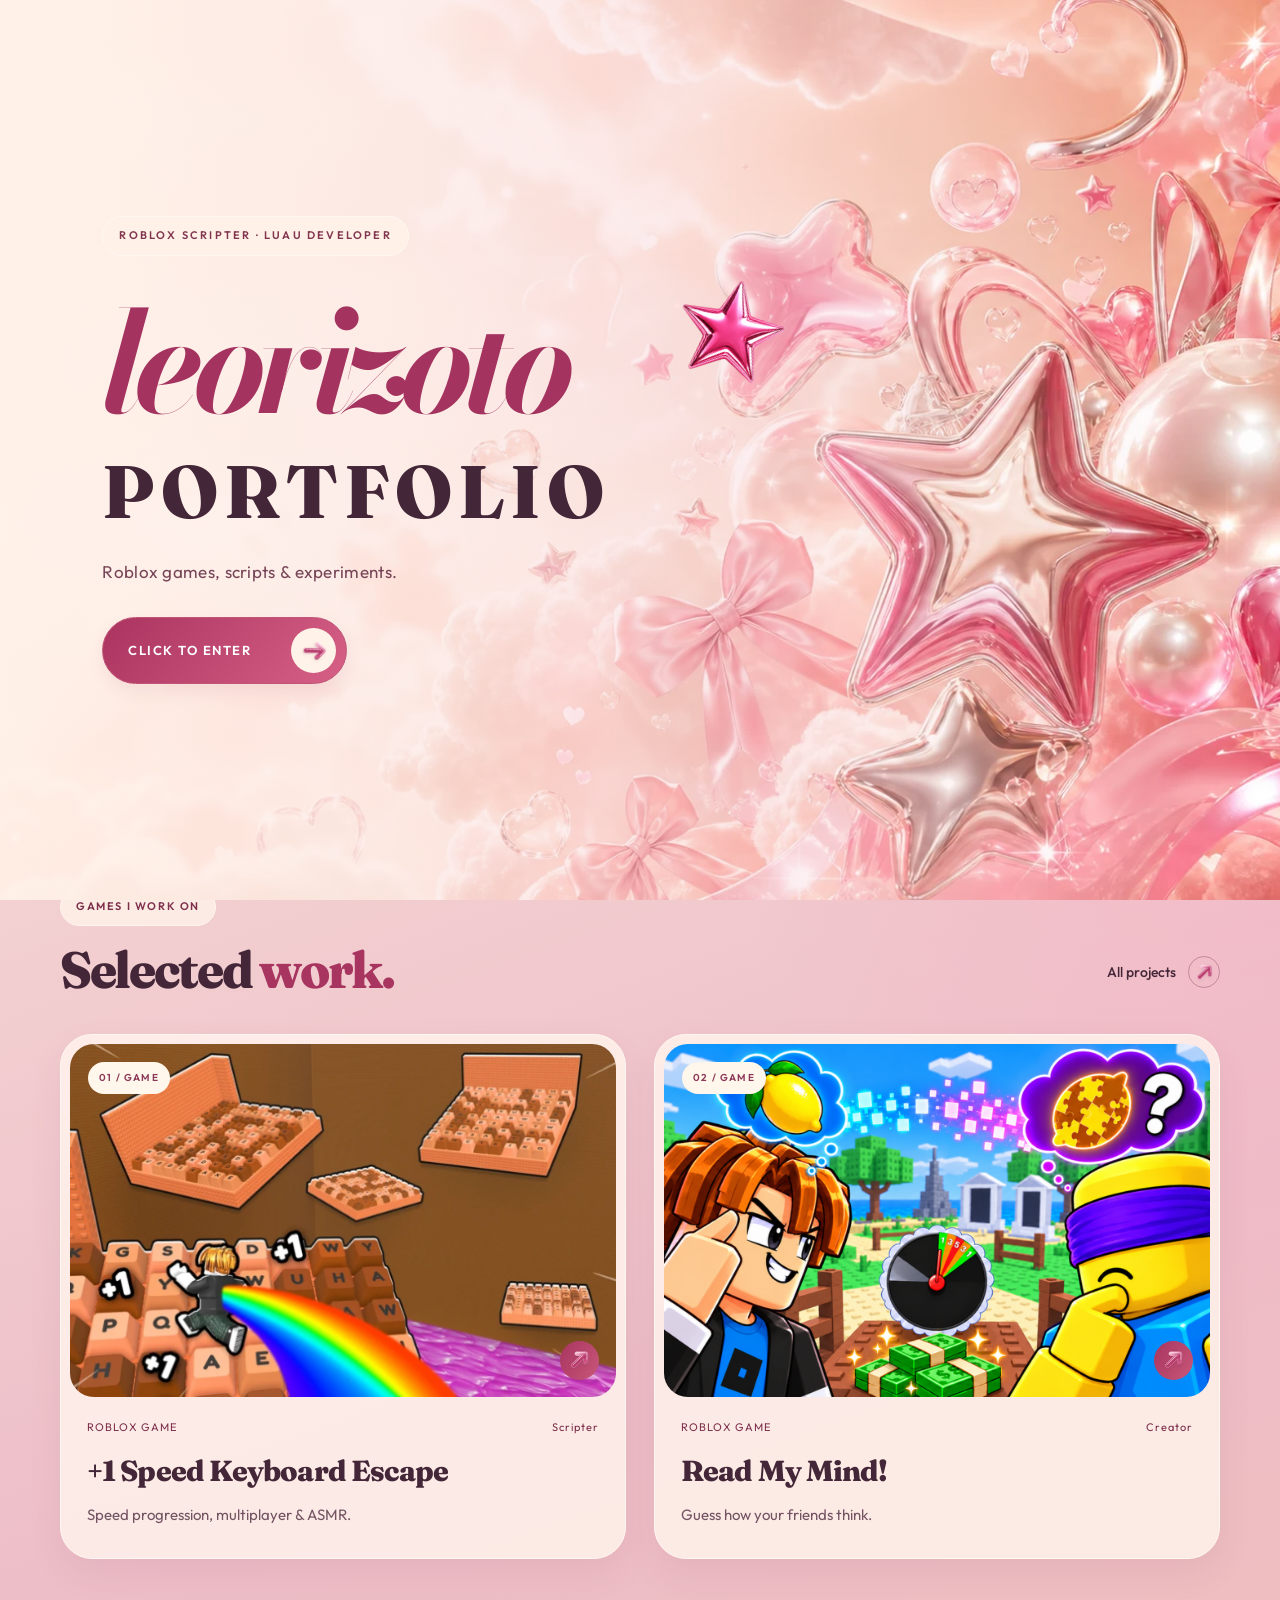
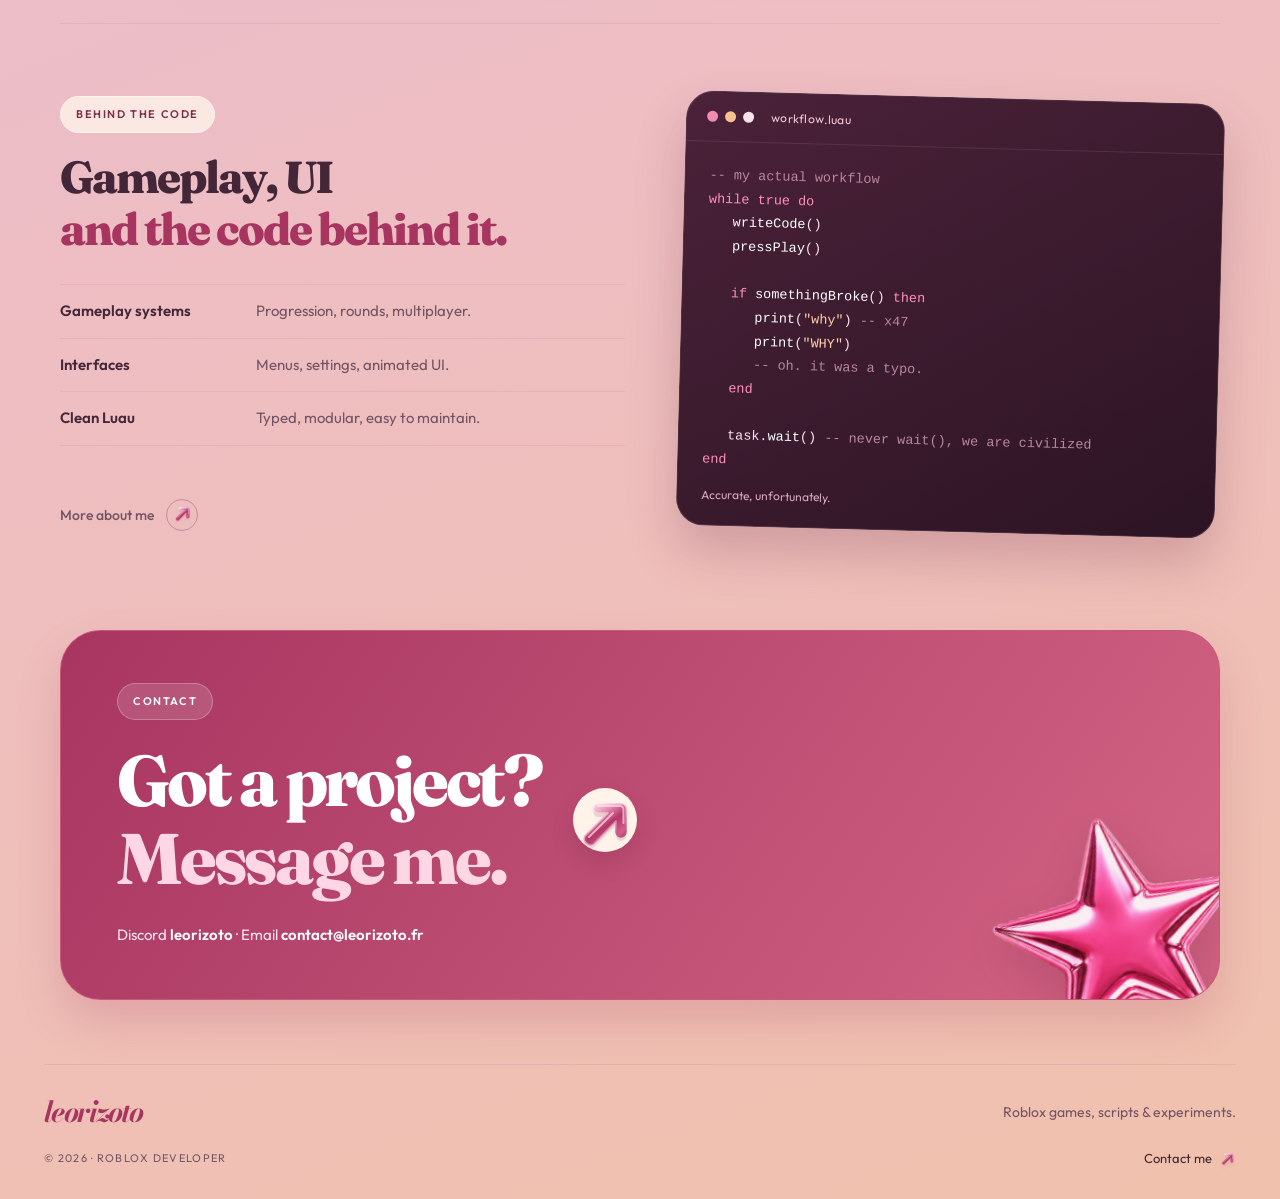
==== commit 589300ed: "Swap the serious code sample for a joke workflow snippet Co-Authored-By: Claude Opus 5.5 <noreply@an" ====
--- a/index.html
+++ b/index.html
@@ -38,19 +38,16 @@
 </div>
 <img src="avatar.jpg" alt="leorizoto" decoding="async" width="736" height="736"/>
 </div>
-</section><section class="selected wrap"><div class="section-heading"><div><p class="eyebrow">GAMES I WORK ON</p><h2>Selected <em>work.</em></h2></div><a class="text-link" href="projects.html">All projects <span><img class="rose-arrow" src="rose-arrow.svg" width="26" height="26" alt="" aria-hidden="true"/></span></a></div><div class="project-grid"><a class="project-card " href="keyboard-escape.html" data-project="keyboard-escape" data-category="Game"><div class="card-art"><img src="keyboard-escape.png" alt="Players racing across giant chocolate keyboards" width="768" height="432" loading="lazy" decoding="async"><span class="card-number">01 / GAME</span><span class="card-arrow" aria-hidden="true"><img class="rose-arrow" src="rose-arrow.svg" width="26" height="26" alt="" aria-hidden="true"/></span></div><div class="card-copy"><div class="card-meta"><span>ROBLOX GAME</span><span>Scripter</span></div><h3>+1 Speed Keyboard Escape</h3><p>Speed progression, multiplayer &amp; ASMR.</p></div></a><a class="project-card " href="read-my-mind.html" data-project="read-my-mind" data-category="Game"><div class="card-art"><img src="read-my-mind.png" alt="Two Roblox characters trying to read each other’s minds" width="768" height="432" loading="lazy" decoding="async"><span class="card-number">02 / GAME</span><span class="card-arrow" aria-hidden="true"><img class="rose-arrow" src="rose-arrow.svg" width="26" height="26" alt="" aria-hidden="true"/></span></div><div class="card-copy"><div class="card-meta"><span>ROBLOX GAME</span><span>Creator</span></div><h3>Read My Mind!</h3><p>Guess how your friends think.</p></div></a></div></section><section class="home-about wrap"><div class="home-about-copy"><p class="eyebrow">BEHIND THE CODE</p><h2>Gameplay, UI<br><em>and the code behind it.</em></h2><ul class="craft-list"><li><b>Gameplay systems</b><span>Progression, rounds, multiplayer.</span></li><li><b>Interfaces</b><span>Menus, settings, animated UI.</span></li><li><b>Clean Luau</b><span>Typed, modular, easy to maintain.</span></li></ul><a class="text-link" href="about.html">More about me <span><img class="rose-arrow" src="rose-arrow.svg" width="26" height="26" alt="" aria-hidden="true"/></span></a></div><figure class="code-card"><div class="code-bar" aria-hidden="true"><i></i><i></i><i></i><span>SpeedProgression.luau</span></div><pre><code><span class="tk-c">--!strict</span>
-<span class="tk-k">local</span> Speed = {}
+</section><section class="selected wrap"><div class="section-heading"><div><p class="eyebrow">GAMES I WORK ON</p><h2>Selected <em>work.</em></h2></div><a class="text-link" href="projects.html">All projects <span><img class="rose-arrow" src="rose-arrow.svg" width="26" height="26" alt="" aria-hidden="true"/></span></a></div><div class="project-grid"><a class="project-card " href="keyboard-escape.html" data-project="keyboard-escape" data-category="Game"><div class="card-art"><img src="keyboard-escape.png" alt="Players racing across giant chocolate keyboards" width="768" height="432" loading="lazy" decoding="async"><span class="card-number">01 / GAME</span><span class="card-arrow" aria-hidden="true"><img class="rose-arrow" src="rose-arrow.svg" width="26" height="26" alt="" aria-hidden="true"/></span></div><div class="card-copy"><div class="card-meta"><span>ROBLOX GAME</span><span>Scripter</span></div><h3>+1 Speed Keyboard Escape</h3><p>Speed progression, multiplayer &amp; ASMR.</p></div></a><a class="project-card " href="read-my-mind.html" data-project="read-my-mind" data-category="Game"><div class="card-art"><img src="read-my-mind.png" alt="Two Roblox characters trying to read each other’s minds" width="768" height="432" loading="lazy" decoding="async"><span class="card-number">02 / GAME</span><span class="card-arrow" aria-hidden="true"><img class="rose-arrow" src="rose-arrow.svg" width="26" height="26" alt="" aria-hidden="true"/></span></div><div class="card-copy"><div class="card-meta"><span>ROBLOX GAME</span><span>Creator</span></div><h3>Read My Mind!</h3><p>Guess how your friends think.</p></div></a></div></section><section class="home-about wrap"><div class="home-about-copy"><p class="eyebrow">BEHIND THE CODE</p><h2>Gameplay, UI<br><em>and the code behind it.</em></h2><ul class="craft-list"><li><b>Gameplay systems</b><span>Progression, rounds, multiplayer.</span></li><li><b>Interfaces</b><span>Menus, settings, animated UI.</span></li><li><b>Clean Luau</b><span>Typed, modular, easy to maintain.</span></li></ul><a class="text-link" href="about.html">More about me <span><img class="rose-arrow" src="rose-arrow.svg" width="26" height="26" alt="" aria-hidden="true"/></span></a></div><figure class="code-card"><div class="code-bar" aria-hidden="true"><i></i><i></i><i></i><span>workflow.luau</span></div><pre><code><span class="tk-c">-- my actual workflow</span>
+<span class="tk-k">while</span> <span class="tk-k">true</span> <span class="tk-k">do</span>
+	<span class="tk-f">writeCode</span>()
+	<span class="tk-f">pressPlay</span>()
 
-<span class="tk-k">export type</span> <span class="tk-t">Profile</span> = { steps: <span class="tk-t">number</span>, multiplier: <span class="tk-t">number</span> }
+	<span class="tk-k">if</span> <span class="tk-f">somethingBroke</span>() <span class="tk-k">then</span>
+		<span class="tk-f">print</span>(<span class="tk-t">"why"</span>) <span class="tk-c">-- x47</span>
+		<span class="tk-f">print</span>(<span class="tk-t">"WHY"</span>)
+		<span class="tk-c">-- oh. it was a typo.</span>
+	<span class="tk-k">end</span>
 
-<span class="tk-k">function</span> Speed.<span class="tk-f">onStep</span>(profile: <span class="tk-t">Profile</span>): <span class="tk-t">number</span>
-	profile.steps += <span class="tk-n">1</span>
-	<span class="tk-k">return</span> profile.steps * profile.multiplier
-<span class="tk-k">end</span>
-
-<span class="tk-k">function</span> Speed.<span class="tk-f">rebirth</span>(profile: <span class="tk-t">Profile</span>)
-	profile.multiplier += <span class="tk-n">1</span>
-	profile.steps = <span class="tk-n">0</span>
-<span class="tk-k">end</span>
-
-<span class="tk-k">return</span> Speed</code></pre><figcaption>How I like to structure my Luau.</figcaption></figure></section><section class="end-note wrap"><img class="end-sticker" src="star.webp" alt="" aria-hidden="true" width="516" height="473" loading="lazy" decoding="async"/><p class="eyebrow">CONTACT</p><a href="contact.html">Got a project?<br><em>Message me.</em> <b><img class="rose-arrow" src="rose-arrow.svg" width="26" height="26" alt="" aria-hidden="true"/></b></a><p class="end-contacts">Discord <b>leorizoto</b> · Email <b>contact@leorizoto.fr</b></p></section></main><footer><a class="brand" href="index.html">leorizoto</a><p>Roblox games, scripts &amp; experiments.</p><span>© 2026 · ROBLOX DEVELOPER</span><a href="contact.html">Contact me <img class="rose-arrow" src="rose-arrow.svg" width="26" height="26" alt="" aria-hidden="true"/></a></footer><p class="copy-status" id="copy-status" role="status" aria-live="polite" hidden></p></body></html>
+	task.<span class="tk-f">wait</span>() <span class="tk-c">-- never wait(), we are civilized</span>
+<span class="tk-k">end</span></code></pre><figcaption>Accurate, unfortunately.</figcaption></figure></section><section class="end-note wrap"><img class="end-sticker" src="star.webp" alt="" aria-hidden="true" width="516" height="473" loading="lazy" decoding="async"/><p class="eyebrow">CONTACT</p><a href="contact.html">Got a project?<br><em>Message me.</em> <b><img class="rose-arrow" src="rose-arrow.svg" width="26" height="26" alt="" aria-hidden="true"/></b></a><p class="end-contacts">Discord <b>leorizoto</b> · Email <b>contact@leorizoto.fr</b></p></section></main><footer><a class="brand" href="index.html">leorizoto</a><p>Roblox games, scripts &amp; experiments.</p><span>© 2026 · ROBLOX DEVELOPER</span><a href="contact.html">Contact me <img class="rose-arrow" src="rose-arrow.svg" width="26" height="26" alt="" aria-hidden="true"/></a></footer><p class="copy-status" id="copy-status" role="status" aria-live="polite" hidden></p></body></html>
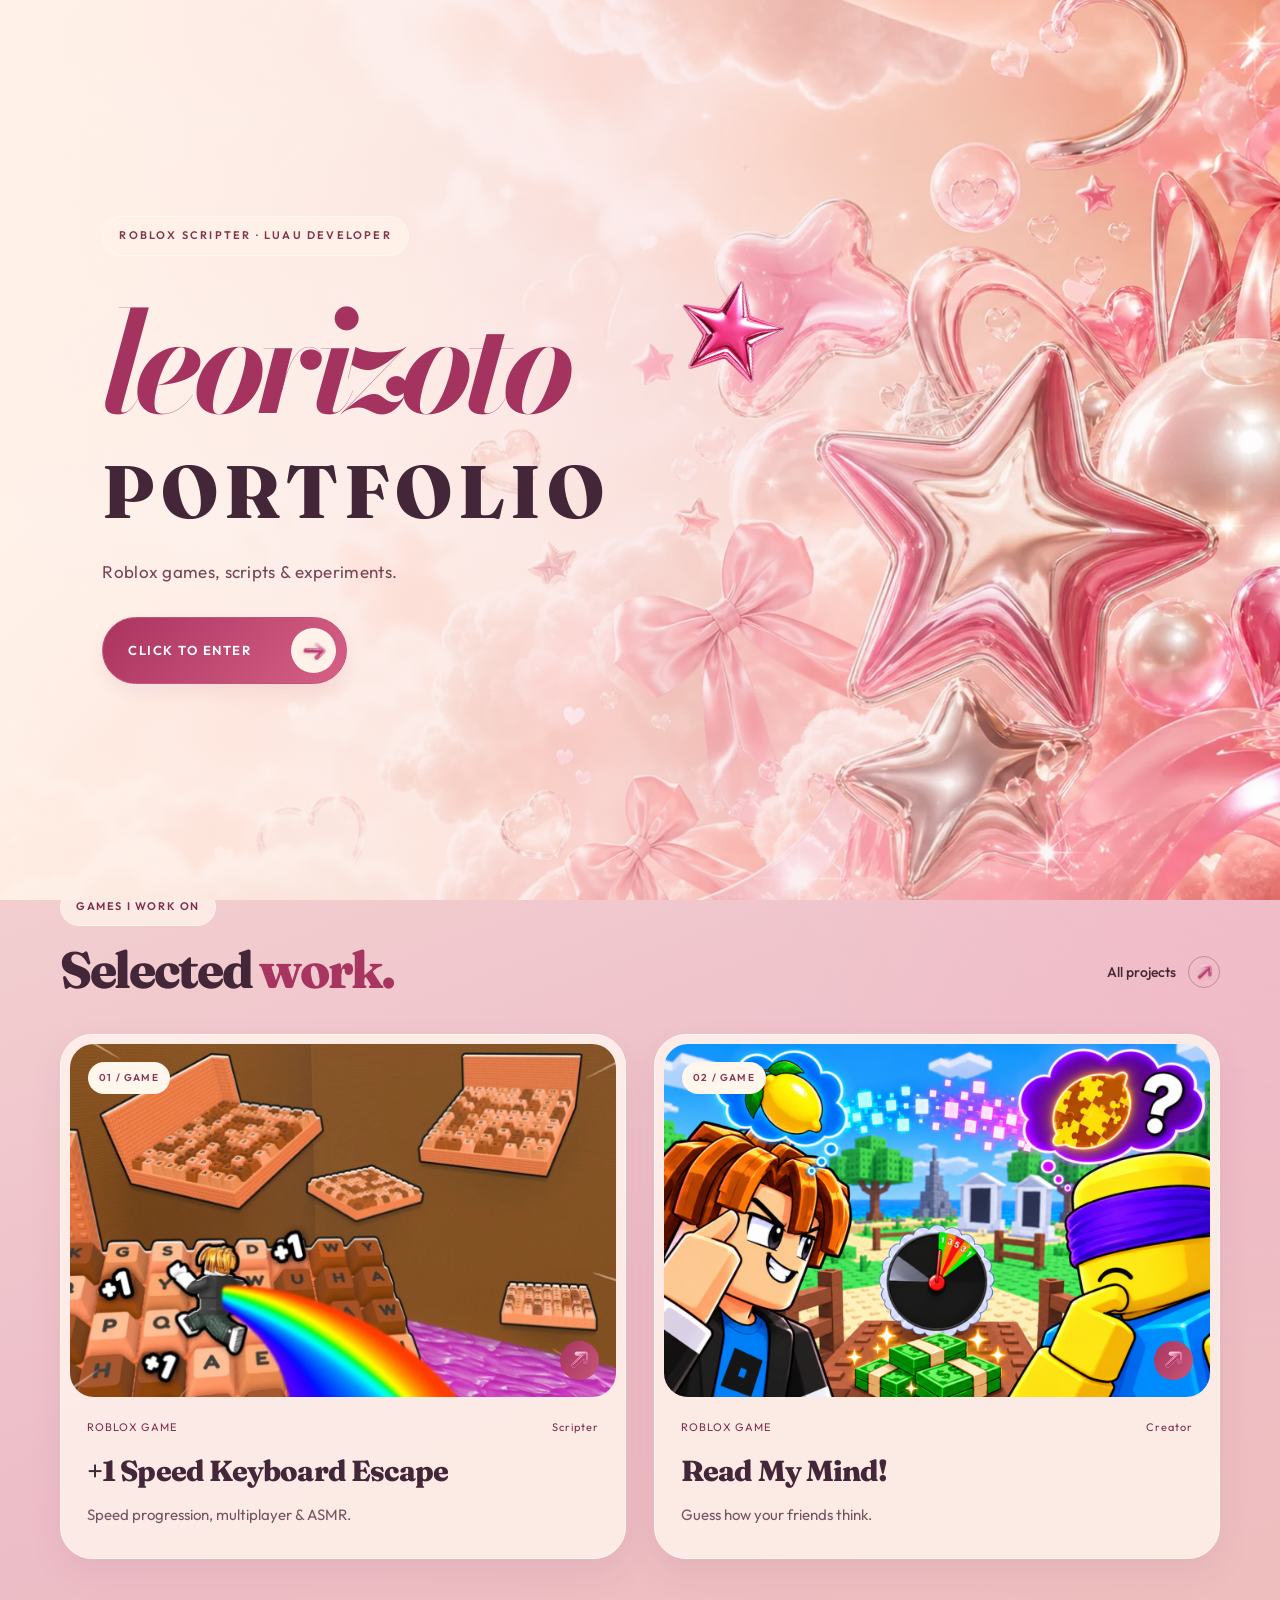
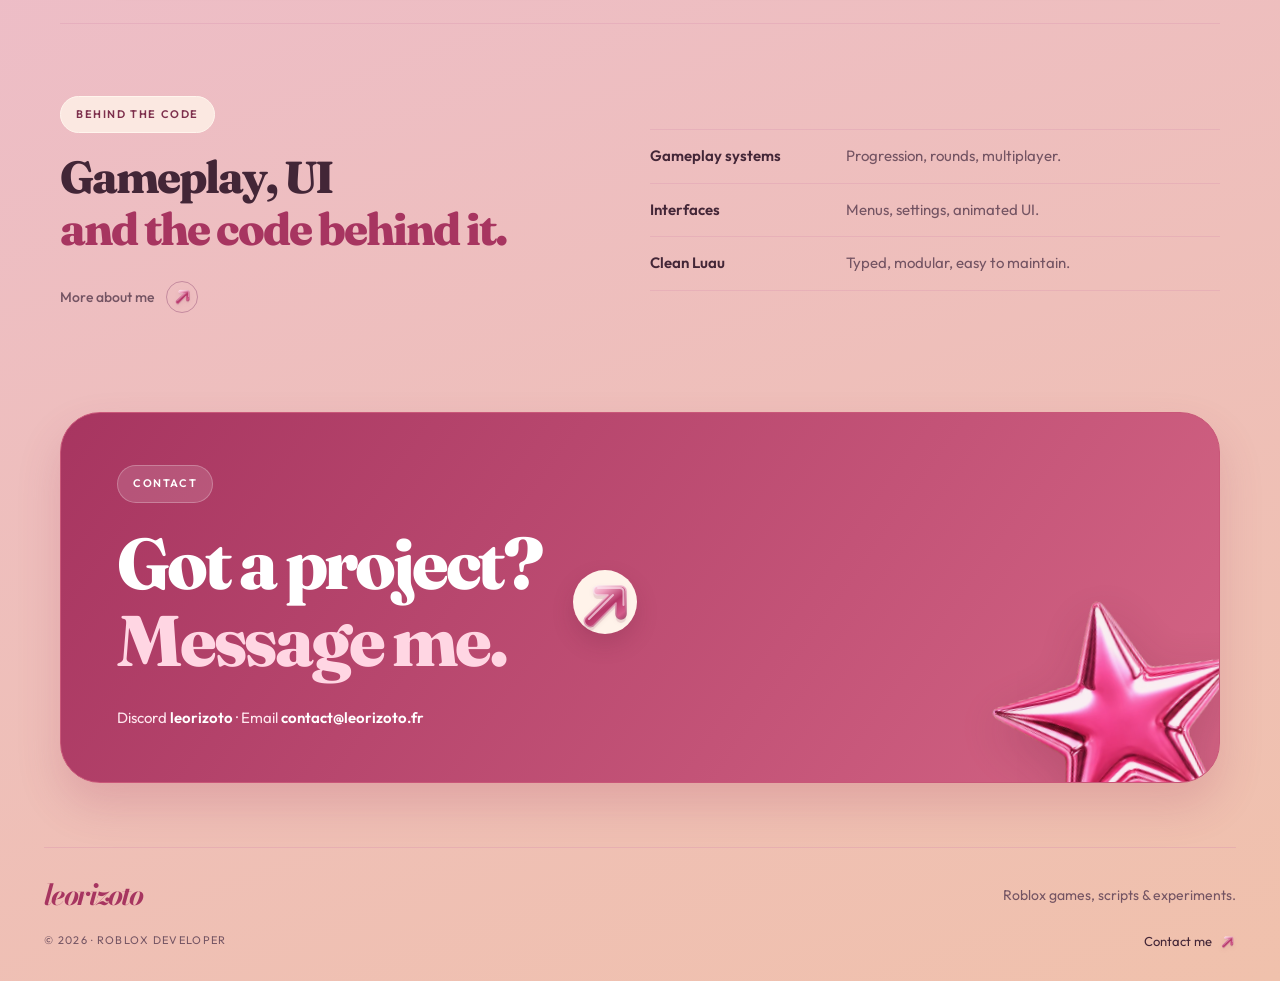
==== commit d4c68bfb: "Remove the code card from Behind the code Title on the left, skills list on the right; code card CSS" ====
--- a/index.html
+++ b/index.html
@@ -1,4 +1,4 @@
-<!doctype html><html lang="en"><head><meta charset="utf-8"><meta name="viewport" content="width=device-width,initial-scale=1"><title>Roblox developer — leorizoto</title><meta name="description" content="leorizoto — Roblox developer. Explore games, Luau scripting, gameplay systems and interfaces."><meta name="theme-color" content="#f8eee6"><link rel="icon" href="favicon.jpg"><link rel="preconnect" href="https://fonts.googleapis.com"><link rel="preconnect" href="https://fonts.gstatic.com" crossorigin><link href="https://fonts.googleapis.com/css2?family=Bodoni+Moda:ital,wght@1,700&family=Fraunces:wght@500;600;700;800&family=Outfit:wght@400;500;600;700&display=swap" rel="stylesheet"><link rel="stylesheet" href="styles.css?v=pages-1"><script src="script.js?v=heritage-1" defer></script><script src="analytics.js?v=pages-1" defer></script><script src="game-stats.js?v=2" defer></script><link rel="stylesheet" href="heritage.css?v=6"></head><body><div class="enter-screen" id="enter-screen" role="dialog" aria-modal="true" aria-label="Welcome to leorizoto’s portfolio">
+<!doctype html><html lang="en"><head><meta charset="utf-8"><meta name="viewport" content="width=device-width,initial-scale=1"><title>Roblox developer — leorizoto</title><meta name="description" content="leorizoto — Roblox developer. Explore games, Luau scripting, gameplay systems and interfaces."><meta name="theme-color" content="#f8eee6"><link rel="icon" href="favicon.jpg"><link rel="preconnect" href="https://fonts.googleapis.com"><link rel="preconnect" href="https://fonts.gstatic.com" crossorigin><link href="https://fonts.googleapis.com/css2?family=Bodoni+Moda:ital,wght@1,700&family=Fraunces:wght@500;600;700;800&family=Outfit:wght@400;500;600;700&display=swap" rel="stylesheet"><link rel="stylesheet" href="styles.css?v=pages-1"><script src="script.js?v=heritage-1" defer></script><script src="analytics.js?v=pages-1" defer></script><script src="game-stats.js?v=2" defer></script><link rel="stylesheet" href="heritage.css?v=7"></head><body><div class="enter-screen" id="enter-screen" role="dialog" aria-modal="true" aria-label="Welcome to leorizoto’s portfolio">
 <div class="entrance-panel entrance-left" aria-hidden="true"></div>
 <div class="entrance-panel entrance-right" aria-hidden="true"></div>
 <div class="enter-cloud">
@@ -38,16 +38,4 @@
 </div>
 <img src="avatar.jpg" alt="leorizoto" decoding="async" width="736" height="736"/>
 </div>
-</section><section class="selected wrap"><div class="section-heading"><div><p class="eyebrow">GAMES I WORK ON</p><h2>Selected <em>work.</em></h2></div><a class="text-link" href="projects.html">All projects <span><img class="rose-arrow" src="rose-arrow.svg" width="26" height="26" alt="" aria-hidden="true"/></span></a></div><div class="project-grid"><a class="project-card " href="keyboard-escape.html" data-project="keyboard-escape" data-category="Game"><div class="card-art"><img src="keyboard-escape.png" alt="Players racing across giant chocolate keyboards" width="768" height="432" loading="lazy" decoding="async"><span class="card-number">01 / GAME</span><span class="card-arrow" aria-hidden="true"><img class="rose-arrow" src="rose-arrow.svg" width="26" height="26" alt="" aria-hidden="true"/></span></div><div class="card-copy"><div class="card-meta"><span>ROBLOX GAME</span><span>Scripter</span></div><h3>+1 Speed Keyboard Escape</h3><p>Speed progression, multiplayer &amp; ASMR.</p></div></a><a class="project-card " href="read-my-mind.html" data-project="read-my-mind" data-category="Game"><div class="card-art"><img src="read-my-mind.png" alt="Two Roblox characters trying to read each other’s minds" width="768" height="432" loading="lazy" decoding="async"><span class="card-number">02 / GAME</span><span class="card-arrow" aria-hidden="true"><img class="rose-arrow" src="rose-arrow.svg" width="26" height="26" alt="" aria-hidden="true"/></span></div><div class="card-copy"><div class="card-meta"><span>ROBLOX GAME</span><span>Creator</span></div><h3>Read My Mind!</h3><p>Guess how your friends think.</p></div></a></div></section><section class="home-about wrap"><div class="home-about-copy"><p class="eyebrow">BEHIND THE CODE</p><h2>Gameplay, UI<br><em>and the code behind it.</em></h2><ul class="craft-list"><li><b>Gameplay systems</b><span>Progression, rounds, multiplayer.</span></li><li><b>Interfaces</b><span>Menus, settings, animated UI.</span></li><li><b>Clean Luau</b><span>Typed, modular, easy to maintain.</span></li></ul><a class="text-link" href="about.html">More about me <span><img class="rose-arrow" src="rose-arrow.svg" width="26" height="26" alt="" aria-hidden="true"/></span></a></div><figure class="code-card"><div class="code-bar" aria-hidden="true"><i></i><i></i><i></i><span>workflow.luau</span></div><pre><code><span class="tk-c">-- my actual workflow</span>
-<span class="tk-k">while</span> <span class="tk-k">true</span> <span class="tk-k">do</span>
-	<span class="tk-f">writeCode</span>()
-	<span class="tk-f">pressPlay</span>()
-
-	<span class="tk-k">if</span> <span class="tk-f">somethingBroke</span>() <span class="tk-k">then</span>
-		<span class="tk-f">print</span>(<span class="tk-t">"why"</span>) <span class="tk-c">-- x47</span>
-		<span class="tk-f">print</span>(<span class="tk-t">"WHY"</span>)
-		<span class="tk-c">-- oh. it was a typo.</span>
-	<span class="tk-k">end</span>
-
-	task.<span class="tk-f">wait</span>() <span class="tk-c">-- never wait(), we are civilized</span>
-<span class="tk-k">end</span></code></pre><figcaption>Accurate, unfortunately.</figcaption></figure></section><section class="end-note wrap"><img class="end-sticker" src="star.webp" alt="" aria-hidden="true" width="516" height="473" loading="lazy" decoding="async"/><p class="eyebrow">CONTACT</p><a href="contact.html">Got a project?<br><em>Message me.</em> <b><img class="rose-arrow" src="rose-arrow.svg" width="26" height="26" alt="" aria-hidden="true"/></b></a><p class="end-contacts">Discord <b>leorizoto</b> · Email <b>contact@leorizoto.fr</b></p></section></main><footer><a class="brand" href="index.html">leorizoto</a><p>Roblox games, scripts &amp; experiments.</p><span>© 2026 · ROBLOX DEVELOPER</span><a href="contact.html">Contact me <img class="rose-arrow" src="rose-arrow.svg" width="26" height="26" alt="" aria-hidden="true"/></a></footer><p class="copy-status" id="copy-status" role="status" aria-live="polite" hidden></p></body></html>
+</section><section class="selected wrap"><div class="section-heading"><div><p class="eyebrow">GAMES I WORK ON</p><h2>Selected <em>work.</em></h2></div><a class="text-link" href="projects.html">All projects <span><img class="rose-arrow" src="rose-arrow.svg" width="26" height="26" alt="" aria-hidden="true"/></span></a></div><div class="project-grid"><a class="project-card " href="keyboard-escape.html" data-project="keyboard-escape" data-category="Game"><div class="card-art"><img src="keyboard-escape.png" alt="Players racing across giant chocolate keyboards" width="768" height="432" loading="lazy" decoding="async"><span class="card-number">01 / GAME</span><span class="card-arrow" aria-hidden="true"><img class="rose-arrow" src="rose-arrow.svg" width="26" height="26" alt="" aria-hidden="true"/></span></div><div class="card-copy"><div class="card-meta"><span>ROBLOX GAME</span><span>Scripter</span></div><h3>+1 Speed Keyboard Escape</h3><p>Speed progression, multiplayer &amp; ASMR.</p></div></a><a class="project-card " href="read-my-mind.html" data-project="read-my-mind" data-category="Game"><div class="card-art"><img src="read-my-mind.png" alt="Two Roblox characters trying to read each other’s minds" width="768" height="432" loading="lazy" decoding="async"><span class="card-number">02 / GAME</span><span class="card-arrow" aria-hidden="true"><img class="rose-arrow" src="rose-arrow.svg" width="26" height="26" alt="" aria-hidden="true"/></span></div><div class="card-copy"><div class="card-meta"><span>ROBLOX GAME</span><span>Creator</span></div><h3>Read My Mind!</h3><p>Guess how your friends think.</p></div></a></div></section><section class="home-about wrap"><div class="home-about-copy"><p class="eyebrow">BEHIND THE CODE</p><h2>Gameplay, UI<br><em>and the code behind it.</em></h2><ul class="craft-list"><li><b>Gameplay systems</b><span>Progression, rounds, multiplayer.</span></li><li><b>Interfaces</b><span>Menus, settings, animated UI.</span></li><li><b>Clean Luau</b><span>Typed, modular, easy to maintain.</span></li></ul><a class="text-link" href="about.html">More about me <span><img class="rose-arrow" src="rose-arrow.svg" width="26" height="26" alt="" aria-hidden="true"/></span></a></div></section><section class="end-note wrap"><img class="end-sticker" src="star.webp" alt="" aria-hidden="true" width="516" height="473" loading="lazy" decoding="async"/><p class="eyebrow">CONTACT</p><a href="contact.html">Got a project?<br><em>Message me.</em> <b><img class="rose-arrow" src="rose-arrow.svg" width="26" height="26" alt="" aria-hidden="true"/></b></a><p class="end-contacts">Discord <b>leorizoto</b> · Email <b>contact@leorizoto.fr</b></p></section></main><footer><a class="brand" href="index.html">leorizoto</a><p>Roblox games, scripts &amp; experiments.</p><span>© 2026 · ROBLOX DEVELOPER</span><a href="contact.html">Contact me <img class="rose-arrow" src="rose-arrow.svg" width="26" height="26" alt="" aria-hidden="true"/></a></footer><p class="copy-status" id="copy-status" role="status" aria-live="polite" hidden></p></body></html>
--- a/heritage.css
+++ b/heritage.css
@@ -18,10 +18,6 @@
 .profile-halo{position:absolute;inset:30px 20px;background:linear-gradient(145deg,#fff2e9ab,#e59db4a8);border:1px solid #fff4eacb;border-radius:48% 52% 46% 54%;transform:rotate(-9deg)}
 .profile-cluster>img{position:relative;width:180px;height:180px;border:6px solid #fff3e9;border-radius:50%;object-fit:cover;box-shadow:0 14px 32px #983e5b24;transform:rotate(3deg)}
 
-
-
-
-
 .entrance-active{overflow:hidden}
 .enter-screen{position:fixed;inset:0;z-index:100;isolation:isolate;display:grid;align-items:center;background:#f6d9d1;overflow:auto;padding:44px 8vw;transition:opacity .35s ease}
 .enter-screen[hidden]{display:none}
@@ -77,10 +73,6 @@
 .profile-cluster>img:not(.portrait-scene){width:178px;height:178px;transform:rotate(-8deg);box-shadow:0 12px 24px #8f355525}
 .profile-halo{display:none}
 .portrait-label{position:absolute;bottom:32px;font-size:10px;letter-spacing:2px;font-weight:600;color:#8b3e59}
-
-
-
-
 
 .navlinks{font-size:13px}
 .navlinks a{padding-inline:13px}
@@ -110,19 +102,12 @@
 .profile-cluster{width:280px;height:360px;top:170px;right:5%}
 .profile-cluster>img:not(.portrait-scene){width:150px;height:150px}
 
-
-
-
 }
 @media(max-width:760px){.hero{padding:55px 28px 45px;min-height:0}
 .hero h1{font-size:clamp(54px,11vw,80px)}
 .profile-cluster{position:relative;top:auto;right:auto;width:270px;height:330px;max-width:calc(100% - 30px);margin:45px auto 16px}
 .profile-cluster>img:not(.portrait-scene){width:145px;height:145px}
 .portrait-label{font-size:8px;bottom:26px}
-
-
-
-
 
 .navlinks{gap:0;justify-content:space-between}
 .navlinks a{padding:5px 8px;font-size:12px}
@@ -237,22 +222,17 @@
 .stats-stale .proof-stats .ccu-stat dd{color:var(--muted)}
 .stats-stale .proof-stats .ccu-stat dt:before{background:#c58b9f;box-shadow:none}
 
-/* Behind the code: concrete skills next to a real Luau sample. */
-.home-about{display:grid;grid-template-columns:1.05fr 1fr;gap:56px;align-items:center}
-.home-about h2{margin-top:18px;color:var(--ink);font-size:clamp(36px,3.5vw,50px)}
+/* Behind the code: title on the left, concrete skills on the right. */
+.home-about{display:block}
+.home-about-copy{display:grid;grid-template-columns:1fr 1.1fr;grid-template-areas:"tag list" "title list" "link list";column-gap:72px;align-items:start}
+.home-about .eyebrow{grid-area:tag;justify-self:start}
+.home-about .craft-list{grid-area:list;margin:0;align-self:center}
+.home-about .text-link{grid-area:link;justify-self:start}
+.home-about h2{grid-area:title;margin-top:18px;color:var(--ink);font-size:clamp(36px,3.5vw,50px)}
 .craft-list{list-style:none;padding:0;margin:30px 0 26px}
 .craft-list li{display:grid;grid-template-columns:180px 1fr;gap:16px;padding:15px 0;border-top:1px solid #d994ad55;font-size:15px;line-height:1.5}
 .craft-list li:last-child{border-bottom:1px solid #d994ad55}
 .craft-list b{font-weight:600;color:var(--ink)}
-.code-card{margin:0;overflow:hidden;border:1px solid #ffffff22;border-radius:28px;background:linear-gradient(150deg,#4b2239,#2c1424);box-shadow:0 26px 50px #6b2a443b;rotate:1.5deg}
-.code-bar{display:flex;align-items:center;gap:7px;padding:15px 20px;border-bottom:1px solid #ffffff17;font-size:12px;color:#f3c6d6}
-.code-bar i{width:11px;height:11px;border-radius:50%;background:#f28bb0}
-.code-bar i:nth-child(2){background:#f7c08f}
-.code-bar i:nth-child(3){background:#f9e3ea}
-.code-bar span{margin-left:10px;letter-spacing:.3px}
-.code-card pre{margin:0;padding:22px 24px 14px;overflow-x:auto;font:13.5px/1.75 ui-monospace,SFMono-Regular,Menlo,Consolas,monospace;color:#fbe4ec;tab-size:3}
-.tk-k{color:#ff8fba}.tk-t{color:#ffcfa9}.tk-c{color:#b9879c}.tk-f{color:#fff}.tk-n{color:#ffd77e}
-.code-card figcaption{padding:0 24px 20px;font-size:12px;color:#d6a6b9}
 
 /* Contact band: one strong closing call to action. */
 .end-note{position:relative;isolation:isolate;overflow:hidden;margin-block:24px 64px;padding:52px 56px;border:1px solid #c95779;border-radius:40px;background:linear-gradient(125deg,#a73560,#d46585);color:#fff6f0;box-shadow:0 22px 44px #9d315b30}
@@ -271,10 +251,11 @@
 .s-star{width:92px;right:calc(5% + 236px);top:150px}
 .s-bow{width:96px;right:calc(5% - 36px);top:120px}
 .s-heart{width:104px;right:calc(5% + 200px);top:470px}
-.home-about{grid-template-columns:1fr;gap:40px}
-.code-card{rotate:0deg}
+.home-about-copy{column-gap:48px}
 }
 @media(max-width:760px){
+.home-about-copy{display:block}
+.home-about .craft-list{margin:28px 0 24px}
 .selected,.collection,.home-about,.about-story,.expertise,.reach{padding-block:44px}
 .selected{padding-top:12px}
 .hero-sticker{display:none}
@@ -285,7 +266,6 @@
 .eyebrow,.card-meta{font-size:10px}
 .card-copy p{font-size:14px}
 .craft-list li{grid-template-columns:1fr;gap:2px}
-.code-card pre{font-size:12px;padding:18px 18px 12px}
 .end-note{padding:38px 26px 34px;border-radius:30px}
 .end-note>a{font-size:clamp(38px,11vw,52px);padding-right:0}
 .end-note>a b{position:static;display:inline-grid;translate:none;width:46px;height:46px;vertical-align:middle;margin-left:6px}
